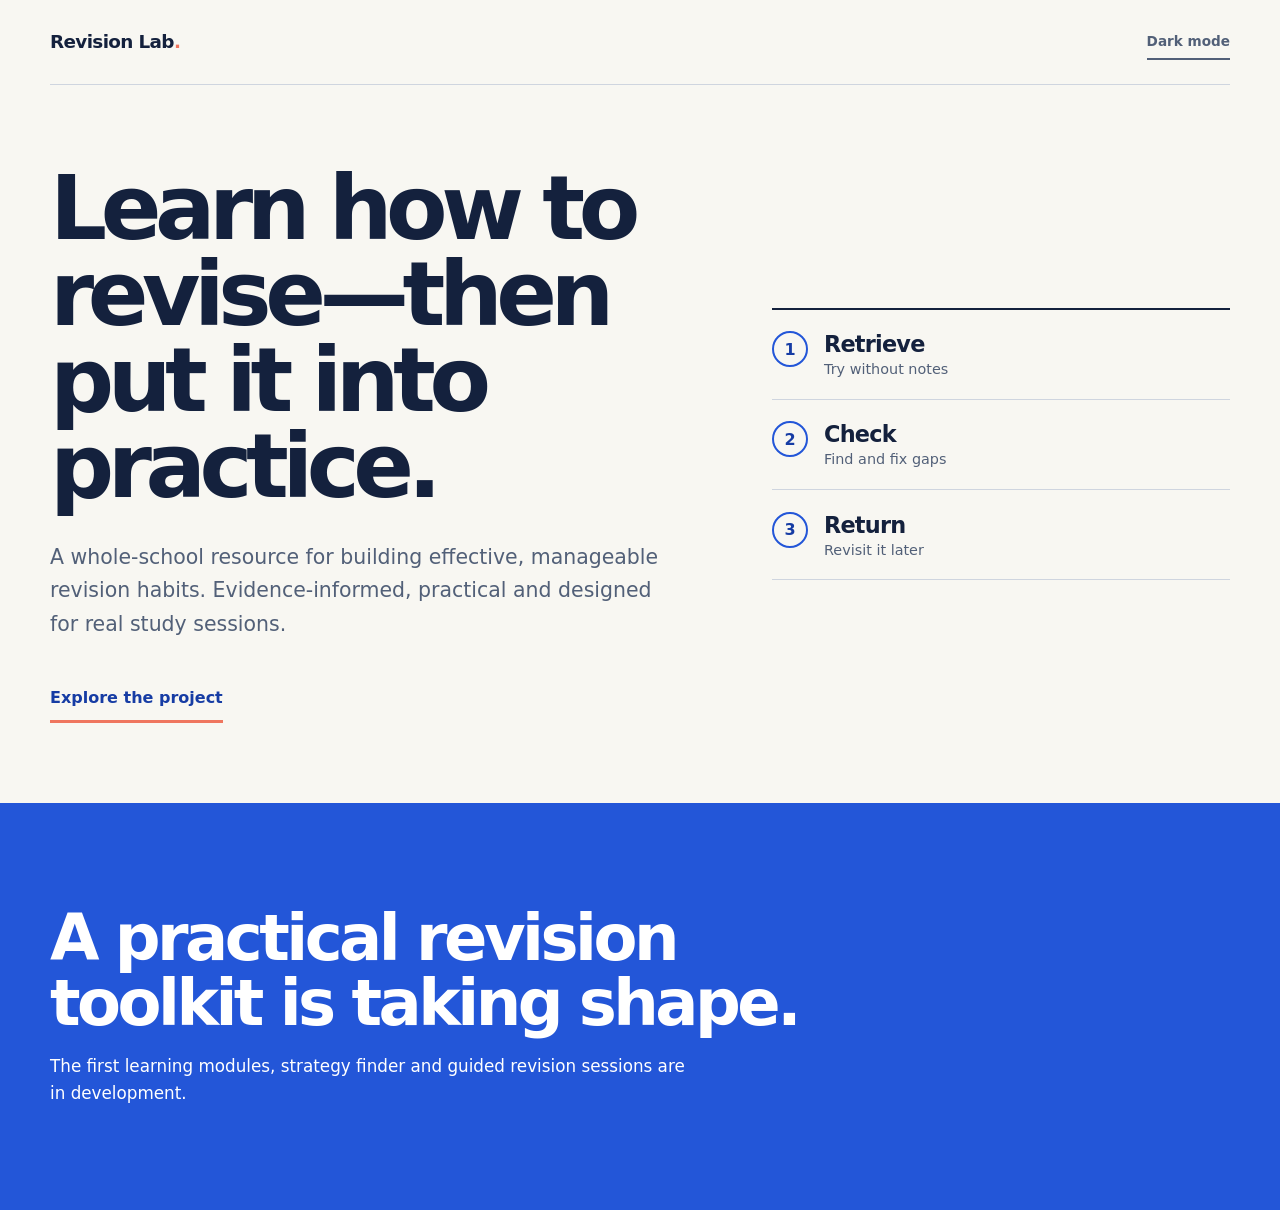
==== index.html @ 2a264202 "Initialize Revision Lab" ====
<!doctype html>
<html lang="en-GB">
<head>
  <meta charset="utf-8">
  <meta name="viewport" content="width=device-width, initial-scale=1">
  <meta name="description" content="Revision Lab teaches practical, evidence-informed revision methods for pupils across the curriculum.">
  <title>Revision Lab</title>
  <link rel="stylesheet" href="assets/styles.css">
  <script src="assets/app.js" defer></script>
</head>
<body>
  <header class="site-header">
    <a class="brand" href="/" aria-label="Revision Lab home">Revision Lab<span aria-hidden="true">.</span></a>
    <button class="theme-toggle" type="button" aria-label="Switch colour theme">Dark mode</button>
  </header>

  <main>
    <section class="hero" aria-labelledby="page-title">
      <div class="hero-copy">
        <h1 id="page-title">Learn how to revise—then put it into practice.</h1>
        <p>A whole-school resource for building effective, manageable revision habits. Evidence-informed, practical and designed for real study sessions.</p>
        <a class="primary-link" href="#project">Explore the project</a>
      </div>

      <div class="revision-cycle" aria-label="The Revision Lab learning cycle">
        <div><span>1</span><strong>Retrieve</strong><small>Try without notes</small></div>
        <div><span>2</span><strong>Check</strong><small>Find and fix gaps</small></div>
        <div><span>3</span><strong>Return</strong><small>Revisit it later</small></div>
      </div>
    </section>

    <section class="project" id="project" aria-labelledby="project-title">
      <h2 id="project-title">A practical revision toolkit is taking shape.</h2>
      <p>The first learning modules, strategy finder and guided revision sessions are in development.</p>
    </section>
  </main>
</body>
</html>
---- assets/styles.css ----
:root {
  color-scheme: light;
  --bg: #f8f7f2;
  --surface: #ffffff;
  --text: #14213d;
  --muted: #526078;
  --line: #cfd5df;
  --accent: #2356d8;
  --accent-strong: #163ca4;
  --highlight: #ef765f;
}

[data-theme="dark"] {
  color-scheme: dark;
  --bg: #111827;
  --surface: #182238;
  --text: #f5f7fb;
  --muted: #b7c0d1;
  --line: #3b465c;
  --accent: #86a8ff;
  --accent-strong: #b5c8ff;
  --highlight: #ff947f;
}

* { box-sizing: border-box; }

html { scroll-behavior: smooth; }

body {
  margin: 0;
  min-height: 100vh;
  background: var(--bg);
  color: var(--text);
  font-family: Inter, ui-sans-serif, system-ui, -apple-system, BlinkMacSystemFont, "Segoe UI", sans-serif;
  transition: background-color 180ms ease, color 180ms ease;
}

a, button { font: inherit; }

:focus-visible {
  outline: 3px solid var(--highlight);
  outline-offset: 4px;
}

.site-header {
  display: flex;
  align-items: center;
  justify-content: space-between;
  width: min(1180px, calc(100% - 3rem));
  margin: 0 auto;
  padding: 1.5rem 0;
  border-bottom: 1px solid var(--line);
}

.brand {
  color: var(--text);
  font-size: 1.15rem;
  font-weight: 800;
  letter-spacing: -0.035em;
  text-decoration: none;
}

.brand span { color: var(--highlight); }

.theme-toggle {
  padding: 0.55rem 0;
  border: 0;
  border-bottom: 2px solid currentColor;
  background: transparent;
  color: var(--muted);
  cursor: pointer;
  font-size: 0.85rem;
  font-weight: 650;
}

.hero {
  display: grid;
  grid-template-columns: minmax(0, 1.15fr) minmax(340px, 0.85fr);
  gap: clamp(3rem, 8vw, 8rem);
  align-items: center;
  width: min(1180px, calc(100% - 3rem));
  min-height: 72vh;
  margin: 0 auto;
  padding: 5rem 0;
}

.hero h1 {
  max-width: 780px;
  margin: 0;
  font-size: clamp(3.3rem, 7vw, 6.8rem);
  line-height: 0.96;
  letter-spacing: -0.072em;
}

.hero-copy > p {
  max-width: 650px;
  margin: 2rem 0;
  color: var(--muted);
  font-size: clamp(1.05rem, 1.6vw, 1.3rem);
  line-height: 1.65;
}

.primary-link {
  display: inline-block;
  padding: 0.85rem 0;
  border-bottom: 3px solid var(--highlight);
  color: var(--accent-strong);
  font-weight: 800;
  text-decoration: none;
}

.revision-cycle {
  position: relative;
  display: grid;
  gap: 0;
  border-top: 2px solid var(--text);
}

.revision-cycle > div {
  display: grid;
  grid-template-columns: 2.25rem 1fr;
  gap: 0 1rem;
  padding: 1.35rem 0;
  border-bottom: 1px solid var(--line);
}

.revision-cycle span {
  grid-row: 1 / 3;
  display: grid;
  place-items: center;
  width: 2.25rem;
  height: 2.25rem;
  border: 2px solid var(--accent);
  border-radius: 50%;
  color: var(--accent-strong);
  font-weight: 800;
}

.revision-cycle strong {
  font-size: 1.4rem;
  letter-spacing: -0.035em;
}

.revision-cycle small {
  margin-top: 0.25rem;
  color: var(--muted);
  font-size: 0.9rem;
}

.project {
  padding: clamp(4rem, 8vw, 8rem) max(1.5rem, calc((100vw - 1180px) / 2));
  background: var(--accent);
  color: #fff;
}

.project h2 {
  max-width: 760px;
  margin: 0 0 1rem;
  font-size: clamp(2rem, 5vw, 4.4rem);
  line-height: 1.03;
  letter-spacing: -0.055em;
}

.project p {
  max-width: 650px;
  margin: 0;
  font-size: 1.05rem;
  line-height: 1.6;
}

@media (max-width: 760px) {
  .site-header, .hero { width: min(100% - 2rem, 1180px); }
  .hero {
    grid-template-columns: 1fr;
    gap: 3.5rem;
    min-height: auto;
    padding: 4rem 0;
  }
  .hero h1 { font-size: clamp(3rem, 15vw, 5rem); }
}

@media (prefers-reduced-motion: reduce) {
  *, *::before, *::after {
    scroll-behavior: auto !important;
    transition-duration: 0.01ms !important;
  }
}
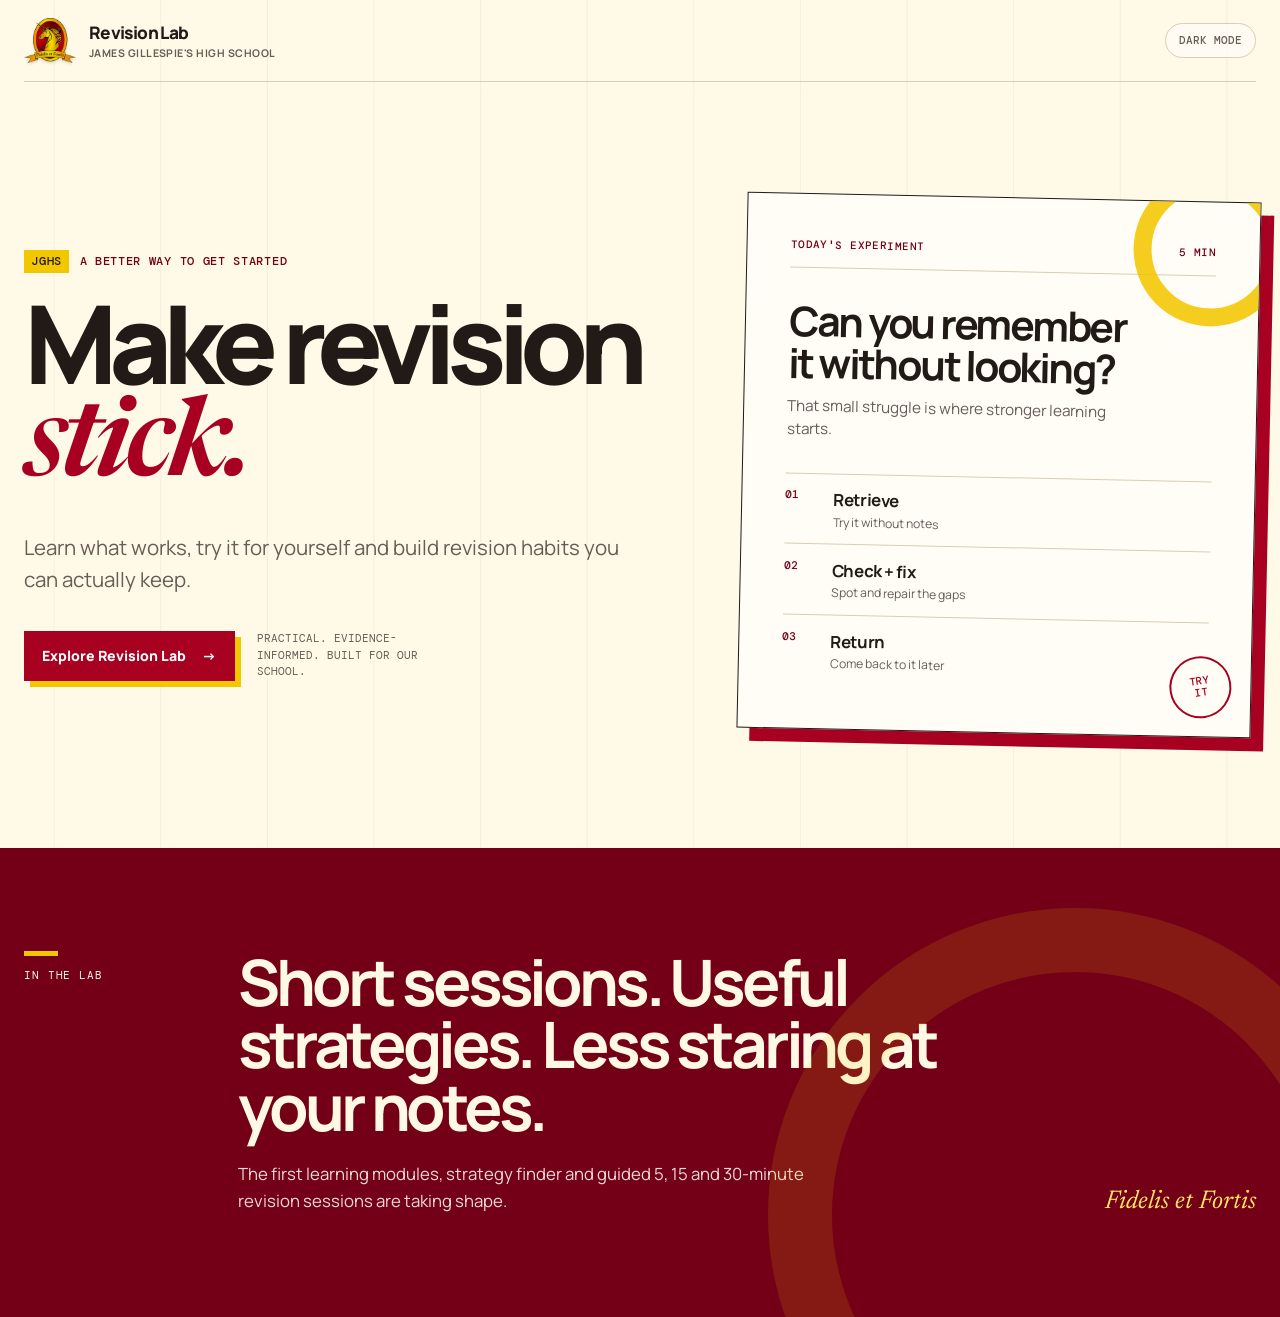
==== commit 4915316e: "Refresh Revision Lab with crest-led branding" ====
--- a/index.html
+++ b/index.html
@@ -10,30 +10,52 @@
 </head>
 <body>
   <header class="site-header">
-    <a class="brand" href="/" aria-label="Revision Lab home">Revision Lab<span aria-hidden="true">.</span></a>
+    <a class="school-brand" href="/" aria-label="Revision Lab home">
+      <img src="assets/jghs-crest.png" alt="" width="300" height="255">
+      <span class="school-brand__copy">
+        <strong>Revision Lab</strong>
+        <small>James Gillespie's High School</small>
+      </span>
+    </a>
     <button class="theme-toggle" type="button" aria-label="Switch colour theme">Dark mode</button>
   </header>
 
   <main>
     <section class="hero" aria-labelledby="page-title">
       <div class="hero-copy">
-        <h1 id="page-title">Learn how to revise—then put it into practice.</h1>
-        <p>A whole-school resource for building effective, manageable revision habits. Evidence-informed, practical and designed for real study sessions.</p>
-        <a class="primary-link" href="#project">Explore the project</a>
+        <p class="eyebrow"><span aria-hidden="true">JGHS</span> A better way to get started</p>
+        <h1 id="page-title">Make revision <em>stick.</em></h1>
+        <p class="hero-intro">Learn what works, try it for yourself and build revision habits you can actually keep.</p>
+        <div class="hero-actions">
+          <a class="primary-link" href="#project">Explore Revision Lab <span aria-hidden="true">→</span></a>
+          <p>Practical. Evidence-informed. Built for our school.</p>
+        </div>
       </div>
 
-      <div class="revision-cycle" aria-label="The Revision Lab learning cycle">
-        <div><span>1</span><strong>Retrieve</strong><small>Try without notes</small></div>
-        <div><span>2</span><strong>Check</strong><small>Find and fix gaps</small></div>
-        <div><span>3</span><strong>Return</strong><small>Revisit it later</small></div>
+      <div class="lab-card">
+        <div class="lab-card__topline">
+          <span>Today's experiment</span>
+          <span>5 min</span>
+        </div>
+        <h2>Can you remember it without looking?</h2>
+        <p>That small struggle is where stronger learning starts.</p>
+        <ol class="revision-cycle" aria-label="The Revision Lab learning cycle">
+          <li><span>01</span><strong>Retrieve</strong><small>Try it without notes</small></li>
+          <li><span>02</span><strong>Check + fix</strong><small>Spot and repair the gaps</small></li>
+          <li><span>03</span><strong>Return</strong><small>Come back to it later</small></li>
+        </ol>
+        <div class="lab-card__stamp" aria-hidden="true">Try<br>it</div>
       </div>
     </section>
 
     <section class="project" id="project" aria-labelledby="project-title">
-      <h2 id="project-title">A practical revision toolkit is taking shape.</h2>
-      <p>The first learning modules, strategy finder and guided revision sessions are in development.</p>
+      <p class="section-label">In the lab</p>
+      <div>
+        <h2 id="project-title">Short sessions. Useful strategies. Less staring at your notes.</h2>
+        <p>The first learning modules, strategy finder and guided 5, 15 and 30-minute revision sessions are taking shape.</p>
+      </div>
+      <p class="motto">Fidelis et Fortis</p>
     </section>
   </main>
 </body>
 </html>
-
--- a/assets/styles.css
+++ b/assets/styles.css
@@ -1,25 +1,32 @@
+@import url('https://fonts.googleapis.com/css2?family=DM+Mono:wght@400;500&family=Manrope:wght@400;600;700;800&family=Newsreader:ital,opsz,wght@1,6..72,600&display=swap');
+
 :root {
   color-scheme: light;
-  --bg: #f8f7f2;
-  --surface: #ffffff;
-  --text: #14213d;
-  --muted: #526078;
-  --line: #cfd5df;
-  --accent: #2356d8;
-  --accent-strong: #163ca4;
-  --highlight: #ef765f;
+  --paper: #fff9e8;
+  --surface: #fffdf6;
+  --ink: #211a16;
+  --muted: #665d54;
+  --line: #d9cdb5;
+  --burgundy: #a70020;
+  --burgundy-deep: #730016;
+  --gold: #f3c700;
+  --gold-soft: #ffe66a;
+  --display: "Manrope", ui-sans-serif, system-ui, sans-serif;
+  --serif: "Newsreader", Georgia, serif;
+  --utility: "DM Mono", ui-monospace, monospace;
 }
 
 [data-theme="dark"] {
   color-scheme: dark;
-  --bg: #111827;
-  --surface: #182238;
-  --text: #f5f7fb;
-  --muted: #b7c0d1;
-  --line: #3b465c;
-  --accent: #86a8ff;
-  --accent-strong: #b5c8ff;
-  --highlight: #ff947f;
+  --paper: #211316;
+  --surface: #2c181c;
+  --ink: #fff7df;
+  --muted: #d2c2b3;
+  --line: #674049;
+  --burgundy: #d32243;
+  --burgundy-deep: #f04463;
+  --gold: #f4cd1f;
+  --gold-soft: #ffe66a;
 }
 
 * { box-sizing: border-box; }
@@ -29,16 +36,18 @@
 body {
   margin: 0;
   min-height: 100vh;
-  background: var(--bg);
-  color: var(--text);
-  font-family: Inter, ui-sans-serif, system-ui, -apple-system, BlinkMacSystemFont, "Segoe UI", sans-serif;
+  background:
+    linear-gradient(90deg, color-mix(in srgb, var(--line) 26%, transparent) 1px, transparent 1px) 50% 0 / min(8.33vw, 110px) 100%,
+    var(--paper);
+  color: var(--ink);
+  font-family: var(--display);
   transition: background-color 180ms ease, color 180ms ease;
 }
 
 a, button { font: inherit; }
 
 :focus-visible {
-  outline: 3px solid var(--highlight);
+  outline: 3px solid var(--gold);
   outline-offset: 4px;
 }
 
@@ -46,137 +55,337 @@
   display: flex;
   align-items: center;
   justify-content: space-between;
-  width: min(1180px, calc(100% - 3rem));
+  width: min(1240px, calc(100% - 3rem));
   margin: 0 auto;
-  padding: 1.5rem 0;
+  padding: 1.15rem 0;
   border-bottom: 1px solid var(--line);
 }
 
-.brand {
-  color: var(--text);
-  font-size: 1.15rem;
+.school-brand {
+  display: inline-flex;
+  align-items: center;
+  gap: 0.8rem;
+  color: var(--ink);
+  text-decoration: none;
+}
+
+.school-brand img {
+  width: 52px;
+  height: auto;
+  filter: drop-shadow(0 2px 1px rgb(33 26 22 / 12%));
+}
+
+.school-brand__copy { display: grid; }
+
+.school-brand strong {
+  font-size: 1.08rem;
   font-weight: 800;
   letter-spacing: -0.035em;
-  text-decoration: none;
-}
-
-.brand span { color: var(--highlight); }
+}
+
+.school-brand small {
+  margin-top: 0.1rem;
+  color: var(--muted);
+  font-size: 0.66rem;
+  font-weight: 700;
+  letter-spacing: 0.045em;
+  text-transform: uppercase;
+}
 
 .theme-toggle {
-  padding: 0.55rem 0;
-  border: 0;
-  border-bottom: 2px solid currentColor;
-  background: transparent;
+  padding: 0.58rem 0.8rem;
+  border: 1px solid var(--line);
+  border-radius: 999px;
+  background: color-mix(in srgb, var(--surface) 76%, transparent);
   color: var(--muted);
   cursor: pointer;
-  font-size: 0.85rem;
-  font-weight: 650;
+  font-family: var(--utility);
+  font-size: 0.7rem;
+  font-weight: 500;
+  text-transform: uppercase;
 }
 
 .hero {
   display: grid;
-  grid-template-columns: minmax(0, 1.15fr) minmax(340px, 0.85fr);
-  gap: clamp(3rem, 8vw, 8rem);
-  align-items: center;
-  width: min(1180px, calc(100% - 3rem));
-  min-height: 72vh;
+  grid-template-columns: minmax(0, 1.1fr) minmax(390px, 0.9fr);
+  gap: clamp(3rem, 7vw, 7rem);
+  align-items: center;
+  width: min(1240px, calc(100% - 3rem));
+  min-height: 78vh;
   margin: 0 auto;
-  padding: 5rem 0;
+  padding: clamp(4.5rem, 9vw, 8rem) 0;
+}
+
+.eyebrow {
+  display: flex;
+  align-items: center;
+  gap: 0.65rem;
+  margin: 0 0 1.5rem;
+  color: var(--burgundy-deep);
+  font-family: var(--utility);
+  font-size: 0.72rem;
+  font-weight: 500;
+  letter-spacing: 0.06em;
+  text-transform: uppercase;
+}
+
+.eyebrow span {
+  padding: 0.25rem 0.45rem;
+  background: var(--gold);
+  color: #211a16;
 }
 
 .hero h1 {
-  max-width: 780px;
-  margin: 0;
-  font-size: clamp(3.3rem, 7vw, 6.8rem);
-  line-height: 0.96;
-  letter-spacing: -0.072em;
-}
-
-.hero-copy > p {
-  max-width: 650px;
-  margin: 2rem 0;
-  color: var(--muted);
-  font-size: clamp(1.05rem, 1.6vw, 1.3rem);
-  line-height: 1.65;
+  max-width: 760px;
+  margin: 0;
+  font-size: clamp(4rem, 8.5vw, 8.5rem);
+  font-weight: 800;
+  line-height: 0.84;
+  letter-spacing: -0.085em;
+}
+
+.hero h1 em {
+  color: var(--burgundy);
+  font-family: var(--serif);
+  font-weight: 600;
+  letter-spacing: -0.045em;
+}
+
+.hero-intro {
+  max-width: 610px;
+  margin: 2.2rem 0;
+  color: var(--muted);
+  font-size: clamp(1.08rem, 1.6vw, 1.32rem);
+  line-height: 1.6;
+}
+
+.hero-actions {
+  display: flex;
+  align-items: center;
+  gap: 1.4rem;
 }
 
 .primary-link {
-  display: inline-block;
-  padding: 0.85rem 0;
-  border-bottom: 3px solid var(--highlight);
-  color: var(--accent-strong);
+  display: inline-flex;
+  align-items: center;
+  gap: 1rem;
+  padding: 0.95rem 1.15rem;
+  background: var(--burgundy);
+  color: #fff;
+  font-size: 0.88rem;
   font-weight: 800;
   text-decoration: none;
+  box-shadow: 6px 6px 0 var(--gold);
+  transition: transform 140ms ease, box-shadow 140ms ease;
+}
+
+.primary-link:hover {
+  transform: translate(3px, 3px);
+  box-shadow: 3px 3px 0 var(--gold);
+}
+
+.hero-actions p {
+  max-width: 180px;
+  margin: 0;
+  color: var(--muted);
+  font-family: var(--utility);
+  font-size: 0.66rem;
+  line-height: 1.55;
+  text-transform: uppercase;
+}
+
+.lab-card {
+  position: relative;
+  padding: clamp(1.7rem, 4vw, 2.7rem);
+  overflow: hidden;
+  border: 1px solid var(--ink);
+  background: var(--surface);
+  box-shadow: 13px 13px 0 var(--burgundy);
+  transform: rotate(1.2deg);
+}
+
+.lab-card::before {
+  position: absolute;
+  top: -30px;
+  right: -28px;
+  width: 118px;
+  height: 118px;
+  border: 18px solid var(--gold);
+  border-radius: 50%;
+  content: "";
+  opacity: 0.88;
+}
+
+.lab-card__topline {
+  display: flex;
+  justify-content: space-between;
+  padding-bottom: 1rem;
+  border-bottom: 1px solid var(--line);
+  color: var(--burgundy-deep);
+  font-family: var(--utility);
+  font-size: 0.68rem;
+  font-weight: 500;
+  letter-spacing: 0.04em;
+  text-transform: uppercase;
+}
+
+.lab-card h2 {
+  max-width: 360px;
+  margin: 2rem 0 0.7rem;
+  font-size: clamp(1.9rem, 3.2vw, 3rem);
+  line-height: 1.02;
+  letter-spacing: -0.055em;
+}
+
+.lab-card > p {
+  max-width: 330px;
+  margin: 0;
+  color: var(--muted);
+  font-size: 0.95rem;
+  line-height: 1.5;
 }
 
 .revision-cycle {
+  margin: 2rem 0 0;
+  padding: 0;
+  list-style: none;
+}
+
+.revision-cycle li {
+  display: grid;
+  grid-template-columns: 2.2rem 1fr;
+  gap: 0 0.8rem;
+  padding: 0.85rem 0;
+  border-top: 1px solid var(--line);
+}
+
+.revision-cycle span {
+  grid-row: 1 / 3;
+  color: var(--burgundy-deep);
+  font-family: var(--utility);
+  font-size: 0.7rem;
+  font-weight: 500;
+}
+
+.revision-cycle strong {
+  font-size: 1.05rem;
+  letter-spacing: -0.025em;
+}
+
+.revision-cycle small {
+  margin-top: 0.16rem;
+  color: var(--muted);
+  font-size: 0.76rem;
+}
+
+.lab-card__stamp {
+  position: absolute;
+  right: 1.2rem;
+  bottom: 1.1rem;
+  display: grid;
+  place-items: center;
+  width: 62px;
+  height: 62px;
+  border: 2px solid var(--burgundy);
+  border-radius: 50%;
+  color: var(--burgundy);
+  font-family: var(--utility);
+  font-size: 0.68rem;
+  font-weight: 500;
+  line-height: 1.1;
+  text-align: center;
+  text-transform: uppercase;
+  transform: rotate(-10deg);
+}
+
+.project {
   position: relative;
   display: grid;
-  gap: 0;
-  border-top: 2px solid var(--text);
-}
-
-.revision-cycle > div {
-  display: grid;
-  grid-template-columns: 2.25rem 1fr;
-  gap: 0 1rem;
-  padding: 1.35rem 0;
-  border-bottom: 1px solid var(--line);
-}
-
-.revision-cycle span {
-  grid-row: 1 / 3;
-  display: grid;
-  place-items: center;
-  width: 2.25rem;
-  height: 2.25rem;
-  border: 2px solid var(--accent);
+  grid-template-columns: 150px minmax(0, 760px) 1fr;
+  gap: clamp(2rem, 5vw, 5rem);
+  padding: clamp(4.5rem, 8vw, 7rem) max(1.5rem, calc((100vw - 1240px) / 2));
+  overflow: hidden;
+  background: var(--burgundy-deep);
+  color: #fff8e5;
+}
+
+.project::after {
+  position: absolute;
+  right: -8vw;
+  bottom: -16vw;
+  width: 38vw;
+  height: 38vw;
+  border: 5vw solid var(--gold);
   border-radius: 50%;
-  color: var(--accent-strong);
-  font-weight: 800;
-}
-
-.revision-cycle strong {
-  font-size: 1.4rem;
-  letter-spacing: -0.035em;
-}
-
-.revision-cycle small {
-  margin-top: 0.25rem;
-  color: var(--muted);
-  font-size: 0.9rem;
-}
-
-.project {
-  padding: clamp(4rem, 8vw, 8rem) max(1.5rem, calc((100vw - 1180px) / 2));
-  background: var(--accent);
-  color: #fff;
+  content: "";
+  opacity: 0.13;
+}
+
+.section-label {
+  margin: 0;
+  font-family: var(--utility);
+  font-size: 0.7rem;
+  letter-spacing: 0.08em;
+  text-transform: uppercase;
+}
+
+.section-label::before {
+  display: block;
+  width: 34px;
+  height: 5px;
+  margin-bottom: 0.8rem;
+  background: var(--gold);
+  content: "";
 }
 
 .project h2 {
-  max-width: 760px;
-  margin: 0 0 1rem;
-  font-size: clamp(2rem, 5vw, 4.4rem);
-  line-height: 1.03;
-  letter-spacing: -0.055em;
-}
-
-.project p {
-  max-width: 650px;
-  margin: 0;
+  margin: 0 0 1.3rem;
+  font-size: clamp(2.2rem, 5vw, 5rem);
+  line-height: 0.98;
+  letter-spacing: -0.065em;
+}
+
+.project div > p {
+  max-width: 630px;
+  margin: 0;
+  color: #eed9d8;
   font-size: 1.05rem;
-  line-height: 1.6;
-}
-
-@media (max-width: 760px) {
-  .site-header, .hero { width: min(100% - 2rem, 1180px); }
+  line-height: 1.65;
+}
+
+.motto {
+  align-self: end;
+  justify-self: end;
+  margin: 0;
+  color: var(--gold-soft);
+  font-family: var(--serif);
+  font-size: clamp(1.15rem, 2vw, 1.7rem);
+  font-style: italic;
+}
+
+@media (max-width: 860px) {
   .hero {
     grid-template-columns: 1fr;
-    gap: 3.5rem;
+    gap: 4rem;
     min-height: auto;
-    padding: 4rem 0;
   }
-  .hero h1 { font-size: clamp(3rem, 15vw, 5rem); }
+
+  .lab-card { transform: rotate(0.5deg); }
+
+  .project { grid-template-columns: 1fr; }
+  .motto { justify-self: start; }
+}
+
+@media (max-width: 560px) {
+  .site-header, .hero { width: min(100% - 2rem, 1240px); }
+  .school-brand img { width: 44px; }
+  .school-brand small { font-size: 0.56rem; }
+  .theme-toggle { font-size: 0.62rem; }
+  .hero { padding: 4rem 0 5rem; }
+  .hero h1 { font-size: clamp(3.7rem, 19vw, 5.5rem); }
+  .hero-actions { align-items: flex-start; flex-direction: column; }
+  .lab-card { box-shadow: 8px 8px 0 var(--burgundy); }
+  .lab-card__stamp { display: none; }
 }
 
 @media (prefers-reduced-motion: reduce) {
@@ -185,4 +394,3 @@
     transition-duration: 0.01ms !important;
   }
 }
-
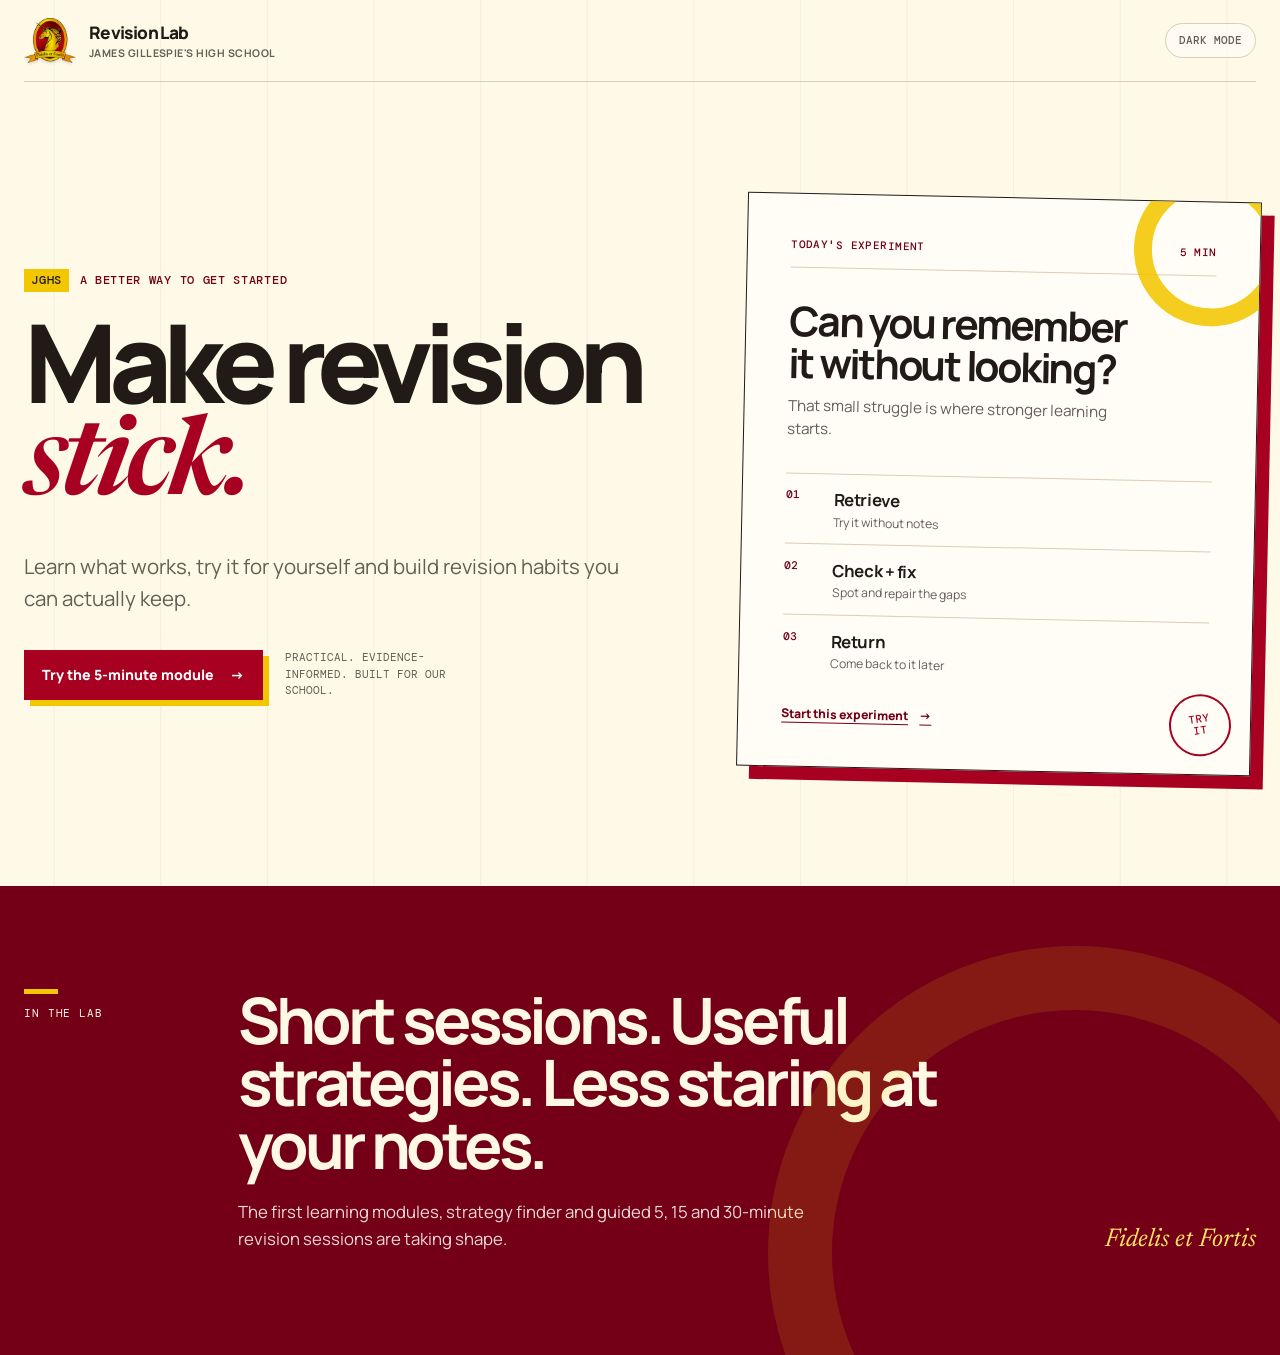
==== commit 426d8265: "Add interactive retrieval module (Can you remember it without looking?) Implements the first complet" ====
--- a/index.html
+++ b/index.html
@@ -27,7 +27,7 @@
         <h1 id="page-title">Make revision <em>stick.</em></h1>
         <p class="hero-intro">Learn what works, try it for yourself and build revision habits you can actually keep.</p>
         <div class="hero-actions">
-          <a class="primary-link" href="#project">Explore Revision Lab <span aria-hidden="true">→</span></a>
+          <a class="primary-link" href="module.html">Try the 5-minute module <span aria-hidden="true">→</span></a>
           <p>Practical. Evidence-informed. Built for our school.</p>
         </div>
       </div>
@@ -44,6 +44,7 @@
           <li><span>02</span><strong>Check + fix</strong><small>Spot and repair the gaps</small></li>
           <li><span>03</span><strong>Return</strong><small>Come back to it later</small></li>
         </ol>
+        <a class="lab-card__link" href="module.html">Start this experiment <span aria-hidden="true">→</span></a>
         <div class="lab-card__stamp" aria-hidden="true">Try<br>it</div>
       </div>
     </section>
--- a/assets/styles.css
+++ b/assets/styles.css
@@ -46,10 +46,15 @@
 
 a, button { font: inherit; }
 
+button, textarea, input { accent-color: var(--burgundy); }
+
 :focus-visible {
   outline: 3px solid var(--gold);
   outline-offset: 4px;
 }
+
+h1[tabindex="-1"]:focus,
+h2[tabindex="-1"]:focus { outline: none; }
 
 .site-header {
   display: flex;
@@ -104,6 +109,23 @@
   font-weight: 500;
   text-transform: uppercase;
 }
+
+.header-actions {
+  display: flex;
+  align-items: center;
+  gap: 0.75rem;
+}
+
+.header-back {
+  color: var(--muted);
+  font-family: var(--utility);
+  font-size: 0.7rem;
+  font-weight: 500;
+  text-decoration: none;
+  text-transform: uppercase;
+}
+
+.header-back:hover { color: var(--ink); }
 
 .hero {
   display: grid;
@@ -298,6 +320,603 @@
   transform: rotate(-10deg);
 }
 
+.lab-card__link {
+  display: inline-flex;
+  align-items: center;
+  gap: 0.7rem;
+  margin-top: 1.25rem;
+  color: var(--burgundy-deep);
+  font-size: 0.76rem;
+  font-weight: 800;
+  text-decoration-thickness: 1px;
+  text-underline-offset: 0.25rem;
+}
+
+/* Interactive retrieval module */
+
+.module-page { background-attachment: fixed; }
+
+.module {
+  display: grid;
+  grid-template-columns: 210px minmax(0, 820px);
+  gap: clamp(2.5rem, 7vw, 7rem);
+  width: min(1180px, calc(100% - 3rem));
+  margin: 0 auto;
+  padding: clamp(3.5rem, 7vw, 6.5rem) 0 7rem;
+}
+
+.module-rail {
+  position: sticky;
+  top: 1.5rem;
+  align-self: start;
+}
+
+.module-rail__time {
+  margin: 0 0 1.3rem;
+  color: var(--burgundy-deep);
+  font-family: var(--utility);
+  font-size: 0.68rem;
+  font-weight: 500;
+  letter-spacing: 0.045em;
+  text-transform: uppercase;
+}
+
+.module-progress {
+  margin: 0;
+  padding: 0;
+  border-top: 1px solid var(--line);
+  list-style: none;
+}
+
+.module-progress li {
+  display: grid;
+  grid-template-columns: 2.1rem 1fr;
+  align-items: center;
+  min-height: 47px;
+  border-bottom: 1px solid var(--line);
+  color: var(--muted);
+  font-size: 0.78rem;
+  font-weight: 700;
+  transition: color 160ms ease, padding 160ms ease;
+}
+
+.module-progress li span {
+  font-family: var(--utility);
+  font-size: 0.63rem;
+  font-weight: 500;
+}
+
+.module-progress li.is-current {
+  padding-left: 0.55rem;
+  border-left: 4px solid var(--gold);
+  color: var(--ink);
+}
+
+.module-progress li.is-complete { color: var(--burgundy-deep); }
+
+.module-progress li.is-complete span::after {
+  margin-left: 0.25rem;
+  content: "✓";
+}
+
+.module-rail__note {
+  margin: 1.3rem 0 0;
+  color: var(--muted);
+  font-size: 0.67rem;
+  line-height: 1.55;
+}
+
+.experiment { min-width: 0; }
+
+.module-screen {
+  animation: screen-in 280ms ease both;
+}
+
+@keyframes screen-in {
+  from { opacity: 0; transform: translateY(10px); }
+  to { opacity: 1; transform: translateY(0); }
+}
+
+.experiment-number,
+.screen-step {
+  margin: 0 0 1.25rem;
+  color: var(--burgundy-deep);
+  font-family: var(--utility);
+  font-size: 0.7rem;
+  font-weight: 500;
+  letter-spacing: 0.06em;
+  text-transform: uppercase;
+}
+
+.module-screen h1 {
+  max-width: 780px;
+  margin: 0;
+  font-size: clamp(3.2rem, 7vw, 6.7rem);
+  font-weight: 800;
+  line-height: 0.9;
+  letter-spacing: -0.075em;
+}
+
+.module-screen h1 em {
+  color: var(--burgundy);
+  font-family: var(--serif);
+  font-weight: 600;
+  letter-spacing: -0.035em;
+}
+
+.module-screen h2 {
+  max-width: 760px;
+  margin: 0;
+  font-size: clamp(2.45rem, 5vw, 4.7rem);
+  line-height: 0.96;
+  letter-spacing: -0.06em;
+}
+
+.module-lead,
+.screen-intro {
+  max-width: 680px;
+  color: var(--muted);
+  font-size: clamp(1.02rem, 1.6vw, 1.2rem);
+  line-height: 1.65;
+}
+
+.module-lead { margin: 1.7rem 0 0; }
+.screen-intro { margin: 1.1rem 0 2.3rem; }
+
+.experiment-setup {
+  display: grid;
+  grid-template-columns: repeat(3, 1fr);
+  margin: clamp(2.5rem, 5vw, 4rem) 0;
+  border-block: 1px solid var(--line);
+}
+
+.experiment-setup div {
+  padding: 1.35rem 1.35rem 1.5rem 0;
+}
+
+.experiment-setup div + div {
+  padding-left: 1.35rem;
+  border-left: 1px solid var(--line);
+}
+
+.experiment-setup span {
+  color: var(--burgundy-deep);
+  font-family: var(--utility);
+  font-size: 0.66rem;
+}
+
+.experiment-setup p {
+  margin: 0.55rem 0 0;
+  color: var(--muted);
+  font-size: 0.84rem;
+  line-height: 1.5;
+}
+
+.experiment-setup strong { color: var(--ink); }
+
+.module-action-row {
+  display: flex;
+  align-items: center;
+  gap: 1.5rem;
+}
+
+.module-action-row p {
+  max-width: 260px;
+  margin: 0;
+  color: var(--muted);
+  font-family: var(--utility);
+  font-size: 0.64rem;
+  line-height: 1.55;
+  text-transform: uppercase;
+}
+
+.module-button {
+  display: inline-flex;
+  align-items: center;
+  justify-content: center;
+  gap: 1rem;
+  min-height: 50px;
+  padding: 0.9rem 1.15rem;
+  border: 1px solid var(--burgundy);
+  border-radius: 0;
+  cursor: pointer;
+  font-size: 0.86rem;
+  font-weight: 800;
+  text-decoration: none;
+}
+
+.module-button--primary {
+  background: var(--burgundy);
+  color: #fff;
+  box-shadow: 6px 6px 0 var(--gold);
+  transition: transform 140ms ease, box-shadow 140ms ease;
+}
+
+.module-button--primary:hover {
+  transform: translate(3px, 3px);
+  box-shadow: 3px 3px 0 var(--gold);
+}
+
+.module-button--secondary {
+  border-color: var(--line);
+  background: var(--surface);
+  color: var(--ink);
+}
+
+.study-sheet {
+  position: relative;
+  max-width: 700px;
+  padding: clamp(1.5rem, 4vw, 2.6rem);
+  overflow: hidden;
+  border: 1px solid var(--ink);
+  background: var(--surface);
+  box-shadow: 10px 10px 0 var(--burgundy);
+}
+
+.study-sheet::after {
+  position: absolute;
+  right: -35px;
+  bottom: -35px;
+  width: 105px;
+  height: 105px;
+  border: 16px solid var(--gold);
+  border-radius: 50%;
+  content: "";
+}
+
+.study-sheet p {
+  position: relative;
+  z-index: 1;
+  max-width: 600px;
+  margin: 0;
+  color: var(--muted);
+  font-size: clamp(1rem, 1.7vw, 1.16rem);
+  line-height: 1.65;
+}
+
+.study-sheet p + p { margin-top: 1rem; }
+
+.study-sheet .study-sheet__question {
+  padding-bottom: 1.15rem;
+  border-bottom: 1px solid var(--line);
+  color: var(--ink);
+  font-size: clamp(1.35rem, 2.7vw, 2rem);
+  font-weight: 800;
+  line-height: 1.15;
+  letter-spacing: -0.04em;
+}
+
+.study-sheet strong {
+  color: var(--ink);
+  box-shadow: inset 0 -0.35em 0 color-mix(in srgb, var(--gold) 55%, transparent);
+}
+
+.study-timer {
+  display: grid;
+  grid-template-columns: auto min-content auto 1fr;
+  gap: 0.65rem;
+  align-items: center;
+  max-width: 700px;
+  margin: 2rem 0;
+  color: var(--muted);
+  font-family: var(--utility);
+  font-size: 0.64rem;
+  letter-spacing: 0.03em;
+  text-transform: uppercase;
+}
+
+.study-timer strong {
+  color: var(--burgundy-deep);
+  font-size: 1rem;
+}
+
+.study-timer__track {
+  height: 5px;
+  overflow: hidden;
+  background: var(--line);
+}
+
+.study-timer__track span {
+  display: block;
+  width: 100%;
+  height: 100%;
+  background: var(--burgundy);
+  transform-origin: left;
+}
+
+.answer-field {
+  display: grid;
+  max-width: 740px;
+  margin-bottom: 1.8rem;
+}
+
+.answer-field > span,
+.confidence-field legend,
+.retry-rating legend,
+.return-options legend {
+  margin-bottom: 0.75rem;
+  color: var(--ink);
+  font-size: 0.78rem;
+  font-weight: 800;
+}
+
+.answer-field textarea {
+  width: 100%;
+  resize: vertical;
+  border: 1px solid var(--ink);
+  border-radius: 0;
+  background:
+    repeating-linear-gradient(transparent, transparent 2.05rem, color-mix(in srgb, var(--line) 70%, transparent) 2.05rem, color-mix(in srgb, var(--line) 70%, transparent) calc(2.05rem + 1px)),
+    var(--surface);
+  color: var(--ink);
+  font-family: var(--display);
+  font-size: 1rem;
+  line-height: 2.05rem;
+  padding: 1rem 1.15rem;
+  box-shadow: 7px 7px 0 color-mix(in srgb, var(--burgundy) 90%, transparent);
+}
+
+.answer-field textarea::placeholder { color: color-mix(in srgb, var(--muted) 70%, transparent); }
+
+.confidence-field,
+.retry-rating,
+.return-options,
+.checklist {
+  max-width: 740px;
+  margin: 0 0 2rem;
+  padding: 0;
+  border: 0;
+}
+
+.confidence-field {
+  display: flex;
+  flex-wrap: wrap;
+  gap: 0.65rem;
+}
+
+.confidence-field legend { width: 100%; }
+
+.confidence-field label,
+.retry-rating label {
+  position: relative;
+  cursor: pointer;
+}
+
+.confidence-field input,
+.retry-rating input { position: absolute; opacity: 0; }
+
+.confidence-field span,
+.retry-rating span {
+  display: grid;
+  place-items: center;
+  min-height: 42px;
+  padding: 0.65rem 0.9rem;
+  border: 1px solid var(--line);
+  background: color-mix(in srgb, var(--surface) 75%, transparent);
+  color: var(--muted);
+  font-size: 0.75rem;
+  font-weight: 700;
+}
+
+.confidence-field input:checked + span,
+.retry-rating input:checked + span {
+  border-color: var(--burgundy);
+  background: var(--burgundy);
+  color: #fff;
+}
+
+.confidence-field input:focus-visible + span,
+.retry-rating input:focus-visible + span,
+.return-options input:focus-visible + span,
+.checklist input:focus-visible + span {
+  outline: 3px solid var(--gold);
+  outline-offset: 3px;
+}
+
+.validation-message {
+  margin: -0.65rem 0 1.2rem;
+  color: var(--burgundy-deep);
+  font-size: 0.78rem;
+  font-weight: 800;
+}
+
+.attempt-copy {
+  max-width: 740px;
+  margin: 0 0 2rem;
+  padding: 1.2rem 1.35rem;
+  border-left: 5px solid var(--gold);
+  background: color-mix(in srgb, var(--surface) 78%, transparent);
+}
+
+.attempt-copy span,
+.comparison article > span {
+  color: var(--burgundy-deep);
+  font-family: var(--utility);
+  font-size: 0.64rem;
+  font-style: normal;
+  letter-spacing: 0.04em;
+  text-transform: uppercase;
+}
+
+.attempt-copy p {
+  margin: 0.65rem 0 0;
+  color: var(--ink);
+  font-size: 0.95rem;
+  font-style: normal;
+  line-height: 1.6;
+  white-space: pre-wrap;
+}
+
+.checklist label {
+  display: grid;
+  grid-template-columns: 1.4rem 1fr;
+  gap: 1rem;
+  align-items: start;
+  padding: 1.1rem 0;
+  border-top: 1px solid var(--line);
+  cursor: pointer;
+}
+
+.checklist label:last-child { border-bottom: 1px solid var(--line); }
+
+.checklist input {
+  width: 1.25rem;
+  height: 1.25rem;
+  margin: 0.1rem 0 0;
+}
+
+.checklist span {
+  color: var(--muted);
+  font-size: 0.88rem;
+  line-height: 1.55;
+}
+
+.checklist strong { color: var(--ink); }
+
+.check-result {
+  max-width: 740px;
+  margin: -0.7rem 0 2rem;
+  padding: 1rem 1.2rem;
+  background: var(--gold);
+  color: #211a16;
+}
+
+.check-result strong { font-size: 0.9rem; }
+.check-result p { margin: 0.2rem 0 0; font-size: 0.75rem; }
+
+.gap-list {
+  max-width: 740px;
+  margin: 0 0 2rem;
+  border-block: 1px solid var(--line);
+}
+
+.gap-list article {
+  display: grid;
+  grid-template-columns: 2.2rem 1fr;
+  gap: 1rem;
+  padding: 1rem 0;
+}
+
+.gap-list article + article { border-top: 1px solid var(--line); }
+
+.gap-list article > span {
+  color: var(--burgundy-deep);
+  font-family: var(--utility);
+  font-size: 0.65rem;
+}
+
+.gap-list strong { font-size: 0.9rem; }
+.gap-list p { margin: 0.25rem 0 0; color: var(--muted); font-size: 0.82rem; line-height: 1.5; }
+
+.gap-list__success {
+  margin: 0;
+  padding: 1.1rem 0;
+  color: var(--muted);
+  font-size: 0.9rem;
+  line-height: 1.55;
+}
+
+.comparison {
+  display: grid;
+  grid-template-columns: 1fr 1fr;
+  max-width: 780px;
+  margin-bottom: 2rem;
+  border: 1px solid var(--ink);
+  background: var(--surface);
+  box-shadow: 9px 9px 0 var(--burgundy);
+}
+
+.comparison article { padding: 1.4rem; }
+.comparison article + article { border-left: 1px solid var(--line); }
+
+.comparison p {
+  margin: 0.8rem 0 0;
+  color: var(--muted);
+  font-size: 0.88rem;
+  line-height: 1.65;
+  white-space: pre-wrap;
+}
+
+.comparison__model { background: color-mix(in srgb, var(--gold) 13%, var(--surface)); }
+
+.retry-rating {
+  display: flex;
+  flex-wrap: wrap;
+  gap: 0.6rem;
+}
+
+.retry-rating legend { width: 100%; }
+.retry-rating span { width: 44px; padding-inline: 0.5rem; }
+
+.return-options label {
+  display: grid;
+  grid-template-columns: 1.35rem 1fr;
+  gap: 1rem;
+  align-items: center;
+  padding: 1rem 0;
+  border-top: 1px solid var(--line);
+  cursor: pointer;
+}
+
+.return-options label:last-child { border-bottom: 1px solid var(--line); }
+.return-options input { width: 1.15rem; height: 1.15rem; margin: 0; }
+.return-options label > span { display: grid; gap: 0.15rem; }
+.return-options strong { font-size: 0.9rem; }
+.return-options small { color: var(--muted); font-size: 0.73rem; }
+
+.module-complete { max-width: 780px; }
+
+.complete-mark {
+  display: grid;
+  place-items: center;
+  width: 68px;
+  height: 68px;
+  margin-bottom: 1.5rem;
+  border: 2px solid var(--burgundy);
+  border-radius: 50%;
+  color: var(--burgundy);
+  font-family: var(--utility);
+  font-size: 1.4rem;
+  transform: rotate(-7deg);
+}
+
+.experiment-summary {
+  display: grid;
+  grid-template-columns: repeat(3, 1fr);
+  margin: 2.5rem 0;
+  border-block: 1px solid var(--line);
+}
+
+.experiment-summary div { padding: 1.2rem 1.2rem 1.2rem 0; }
+.experiment-summary div + div { padding-left: 1.2rem; border-left: 1px solid var(--line); }
+.experiment-summary dt { color: var(--muted); font-family: var(--utility); font-size: 0.62rem; text-transform: uppercase; }
+.experiment-summary dd { margin: 0.45rem 0 0; font-size: 0.92rem; font-weight: 800; }
+
+.takeaway {
+  padding: 1.25rem 1.4rem;
+  border: 1px solid var(--ink);
+  background: var(--surface);
+  box-shadow: 7px 7px 0 var(--gold);
+}
+
+.takeaway p { margin: 0; color: var(--muted); font-size: 0.86rem; line-height: 1.55; }
+.takeaway p + p { margin-top: 0.35rem; }
+.takeaway strong { color: var(--ink); }
+
+.complete-actions { display: flex; flex-wrap: wrap; gap: 1rem; margin-top: 2.2rem; }
+
+.visually-hidden {
+  position: absolute !important;
+  width: 1px !important;
+  height: 1px !important;
+  padding: 0 !important;
+  margin: -1px !important;
+  overflow: hidden !important;
+  clip: rect(0, 0, 0, 0) !important;
+  white-space: nowrap !important;
+  border: 0 !important;
+}
+
 .project {
   position: relative;
   display: grid;
@@ -374,6 +993,35 @@
 
   .project { grid-template-columns: 1fr; }
   .motto { justify-self: start; }
+
+  .module {
+    grid-template-columns: 1fr;
+    gap: 2.2rem;
+  }
+
+  .module-rail {
+    position: static;
+    overflow: hidden;
+  }
+
+  .module-progress {
+    display: grid;
+    grid-template-columns: repeat(6, 1fr);
+    border-bottom: 1px solid var(--line);
+  }
+
+  .module-progress li {
+    display: flex;
+    justify-content: center;
+    min-height: 38px;
+    border-bottom: 0;
+    font-size: 0;
+  }
+
+  .module-progress li span { font-size: 0.62rem; }
+  .module-progress li.is-current { padding-left: 0; border-left: 0; border-bottom: 4px solid var(--gold); }
+  .module-rail__time { margin-bottom: 0.8rem; }
+  .module-rail__note { display: none; }
 }
 
 @media (max-width: 560px) {
@@ -386,6 +1034,26 @@
   .hero-actions { align-items: flex-start; flex-direction: column; }
   .lab-card { box-shadow: 8px 8px 0 var(--burgundy); }
   .lab-card__stamp { display: none; }
+
+  .header-actions { gap: 0.5rem; }
+  .header-back { display: none; }
+  .module { width: min(100% - 2rem, 1180px); padding: 2.5rem 0 5rem; }
+  .module-screen h1 { font-size: clamp(3rem, 15vw, 4.8rem); }
+  .module-screen h2 { font-size: clamp(2.3rem, 11vw, 3.5rem); }
+  .experiment-setup { grid-template-columns: 1fr; }
+  .experiment-setup div { padding: 1rem 0; }
+  .experiment-setup div + div { padding-left: 0; border-top: 1px solid var(--line); border-left: 0; }
+  .module-action-row { align-items: flex-start; flex-direction: column; }
+  .module-button { width: 100%; }
+  .study-sheet { box-shadow: 7px 7px 0 var(--burgundy); }
+  .study-timer { grid-template-columns: auto min-content auto; }
+  .study-timer__track { grid-column: 1 / -1; }
+  .confidence-field { display: grid; grid-template-columns: 1fr; }
+  .comparison { grid-template-columns: 1fr; box-shadow: 7px 7px 0 var(--burgundy); }
+  .comparison article + article { border-top: 1px solid var(--line); border-left: 0; }
+  .experiment-summary { grid-template-columns: 1fr; }
+  .experiment-summary div { padding: 0.9rem 0; }
+  .experiment-summary div + div { padding-left: 0; border-top: 1px solid var(--line); border-left: 0; }
 }
 
 @media (prefers-reduced-motion: reduce) {
@@ -393,4 +1061,6 @@
     scroll-behavior: auto !important;
     transition-duration: 0.01ms !important;
   }
-}
+
+  .module-screen { animation: none; }
+}
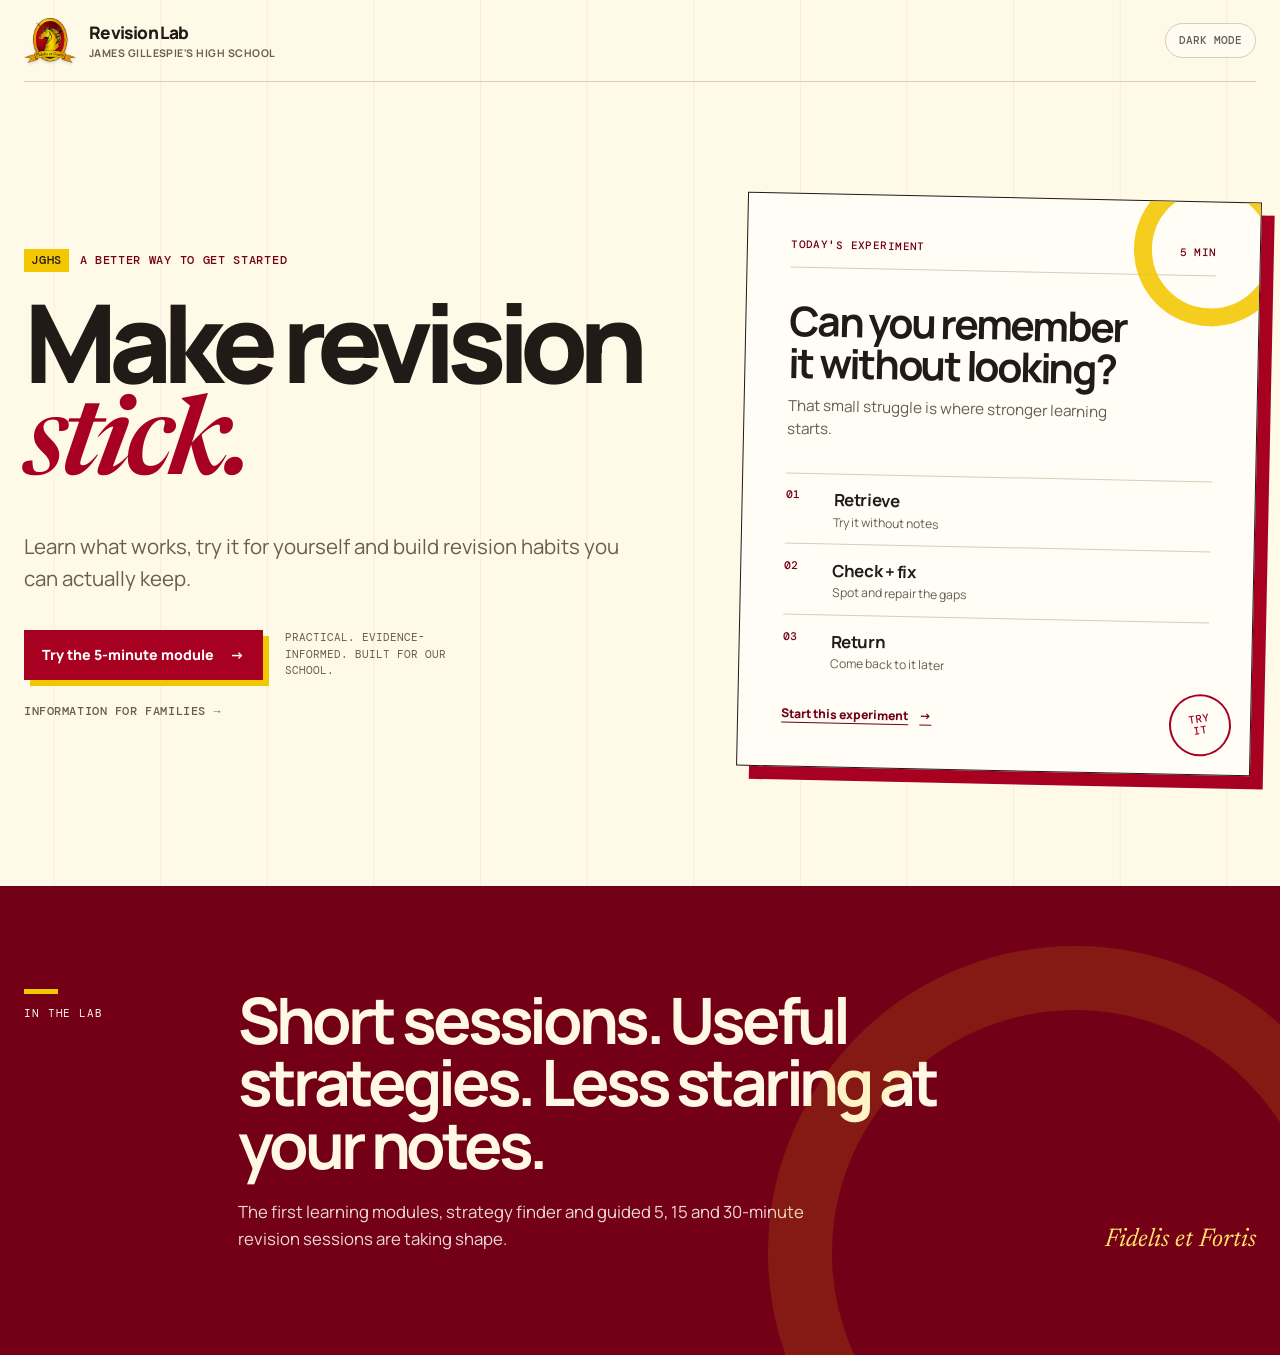
==== commit e85134ee: "Add icons, quote mark decoration and families nav link Adds Lucide icons to the four evidence cards " ====
--- a/index.html
+++ b/index.html
@@ -30,6 +30,7 @@
           <a class="primary-link" href="module.html">Try the 5-minute module <span aria-hidden="true">→</span></a>
           <p>Practical. Evidence-informed. Built for our school.</p>
         </div>
+        <a class="families-link" href="families.html">Information for families <span aria-hidden="true">→</span></a>
       </div>
 
       <div class="lab-card">
--- a/assets/styles.css
+++ b/assets/styles.css
@@ -1064,3 +1064,310 @@
 
   .module-screen { animation: none; }
 }
+
+/* ——— For families ——— */
+
+.families {
+  width: min(820px, calc(100% - 3rem));
+  margin: 0 auto;
+  padding: clamp(3.5rem, 7vw, 6rem) 0 7rem;
+}
+
+.families-hero {
+  margin-bottom: clamp(3rem, 6vw, 5rem);
+  padding-bottom: clamp(2.5rem, 5vw, 4.5rem);
+  border-bottom: 1px solid var(--line);
+}
+
+.families-hero h1 {
+  max-width: 720px;
+  margin: 0.5rem 0 0;
+  font-size: clamp(3rem, 8vw, 6.2rem);
+  line-height: 0.9;
+  letter-spacing: -0.07em;
+}
+
+.families-hero h1 em {
+  color: var(--burgundy);
+  font-family: var(--serif);
+  font-weight: 600;
+  letter-spacing: -0.035em;
+}
+
+.families-link {
+  display: inline-block;
+  margin-top: 1.5rem;
+  color: var(--muted);
+  font-family: var(--utility);
+  font-size: 0.72rem;
+  font-weight: 500;
+  letter-spacing: 0.05em;
+  text-decoration: none;
+  text-transform: uppercase;
+}
+
+.families-link:hover { color: var(--ink); }
+
+.families-lead {
+  max-width: 600px;
+  margin: 1.5rem 0 0;
+  color: var(--muted);
+  font-size: clamp(1rem, 1.8vw, 1.22rem);
+  line-height: 1.65;
+}
+
+.families-section {
+  margin-bottom: clamp(3.5rem, 7vw, 6rem);
+}
+
+.families-section__heading {
+  max-width: 680px;
+  margin: 0 0 2rem;
+  font-size: clamp(2rem, 4vw, 3.2rem);
+  line-height: 1.0;
+  letter-spacing: -0.055em;
+}
+
+/* Insight block */
+
+.families-insight {
+  padding: clamp(1.5rem, 3.5vw, 2.6rem);
+  border: 1px solid var(--ink);
+  background: color-mix(in srgb, var(--gold) 14%, var(--surface));
+  box-shadow: 10px 10px 0 var(--burgundy);
+}
+
+.families-insight h2 {
+  max-width: 640px;
+  margin: 0.5rem 0 1.1rem;
+  font-size: clamp(1.8rem, 4vw, 2.9rem);
+  line-height: 1.03;
+  letter-spacing: -0.055em;
+}
+
+.families-insight p {
+  max-width: 680px;
+  margin: 0;
+  color: var(--muted);
+  font-size: 0.95rem;
+  line-height: 1.65;
+}
+
+.families-insight p + p { margin-top: 0.9rem; }
+.families-insight strong { color: var(--ink); }
+
+/* Evidence grid */
+
+.evidence-grid {
+  display: grid;
+  grid-template-columns: 1fr 1fr;
+  gap: 1.25rem;
+}
+
+.evidence-card {
+  padding: clamp(1.2rem, 2.5vw, 1.8rem);
+  border: 1px solid var(--line);
+  background: var(--surface);
+  box-shadow: 5px 5px 0 var(--gold);
+}
+
+.evidence-card__icon {
+  display: block;
+  width: 28px;
+  height: 28px;
+  margin-bottom: 1rem;
+  color: var(--burgundy);
+}
+
+.evidence-card__number {
+  display: block;
+  margin-bottom: 0.75rem;
+  color: var(--burgundy-deep);
+  font-family: var(--utility);
+  font-size: 0.65rem;
+  font-weight: 500;
+  letter-spacing: 0.06em;
+}
+
+.evidence-card h3 {
+  margin: 0 0 0.75rem;
+  font-size: 1.08rem;
+  line-height: 1.25;
+  letter-spacing: -0.03em;
+}
+
+.evidence-card > p {
+  margin: 0;
+  color: var(--muted);
+  font-size: 0.87rem;
+  line-height: 1.62;
+}
+
+/* Research details */
+
+.evidence-ref {
+  margin-top: 1.1rem;
+  padding-top: 1rem;
+  border-top: 1px solid var(--line);
+}
+
+.evidence-ref summary {
+  cursor: pointer;
+  list-style: none;
+  color: var(--burgundy-deep);
+  font-family: var(--utility);
+  font-size: 0.66rem;
+  font-weight: 500;
+  letter-spacing: 0.05em;
+  text-transform: uppercase;
+  user-select: none;
+}
+
+.evidence-ref summary::-webkit-details-marker { display: none; }
+.evidence-ref summary::after { content: " ↓"; }
+details.evidence-ref[open] > summary::after { content: " ↑"; }
+
+.evidence-ref p {
+  margin: 0.85rem 0 0;
+  color: var(--muted);
+  font-size: 0.78rem;
+  line-height: 1.62;
+}
+
+/* Support list */
+
+.support-list {
+  margin: 0;
+  padding: 0;
+  list-style: none;
+  counter-reset: support;
+}
+
+.support-list > li {
+  display: grid;
+  grid-template-columns: 2.3rem 1fr;
+  gap: 0 1.5rem;
+  align-items: start;
+  padding: 1.75rem 0;
+  border-top: 1px solid var(--line);
+  counter-increment: support;
+}
+
+.support-list > li:last-child { border-bottom: 1px solid var(--line); }
+
+.support-list > li::before {
+  content: counter(support, decimal-leading-zero);
+  padding-top: 0.2rem;
+  color: var(--burgundy-deep);
+  font-family: var(--utility);
+  font-size: 0.65rem;
+  font-weight: 500;
+  letter-spacing: 0.04em;
+}
+
+.support-list strong {
+  display: block;
+  margin-bottom: 0.45rem;
+  font-size: 1.02rem;
+  letter-spacing: -0.025em;
+}
+
+.support-list p {
+  margin: 0;
+  color: var(--muted);
+  font-size: 0.88rem;
+  line-height: 1.62;
+}
+
+.support-list .evidence-ref { margin-top: 1rem; }
+
+/* Questions block */
+
+.questions-block {
+  position: relative;
+  overflow: hidden;
+  padding: clamp(1.75rem, 4vw, 3rem);
+  border: 1px solid var(--ink);
+  background: var(--burgundy);
+  box-shadow: 10px 10px 0 var(--gold);
+}
+
+.questions-block::before {
+  content: "\201C";
+  position: absolute;
+  top: -2.5rem;
+  right: -1rem;
+  font-family: var(--serif);
+  font-size: 16rem;
+  line-height: 1;
+  color: color-mix(in srgb, #fff 10%, transparent);
+  pointer-events: none;
+  user-select: none;
+}
+
+.questions-block h2 {
+  max-width: 560px;
+  margin: 0 0 0.65rem;
+  color: #fff;
+  font-size: clamp(2rem, 4vw, 3.2rem);
+  line-height: 1.0;
+  letter-spacing: -0.06em;
+}
+
+.families-sublead {
+  max-width: 560px;
+  margin: 0 0 1.75rem;
+  color: color-mix(in srgb, #fff 78%, transparent);
+  font-size: 0.88rem;
+  line-height: 1.6;
+}
+
+.question-list {
+  margin: 0;
+  padding: 0;
+  list-style: none;
+  border-top: 1px solid color-mix(in srgb, #fff 22%, transparent);
+}
+
+.question-list li {
+  padding: 1rem 0;
+  border-bottom: 1px solid color-mix(in srgb, #fff 22%, transparent);
+  color: #fff;
+  font-size: 1.02rem;
+  font-weight: 700;
+  line-height: 1.3;
+  letter-spacing: -0.025em;
+}
+
+.question-list q { quotes: "\201C" "\201D"; }
+
+/* Footer note */
+
+.families-footer-note {
+  padding-top: 2rem;
+  border-top: 1px solid var(--line);
+}
+
+.families-footer-note h2 {
+  margin: 0 0 0.65rem;
+  font-size: 0.92rem;
+  font-weight: 800;
+}
+
+.families-footer-note > p {
+  max-width: 640px;
+  margin: 0;
+  color: var(--muted);
+  font-size: 0.82rem;
+  line-height: 1.62;
+}
+
+@media (max-width: 720px) {
+  .evidence-grid { grid-template-columns: 1fr; }
+}
+
+@media (max-width: 560px) {
+  .families { padding-top: 2.5rem; }
+  .support-list > li { grid-template-columns: 1.8rem 1fr; gap: 0 1rem; }
+  .questions-block { box-shadow: 7px 7px 0 var(--gold); }
+}
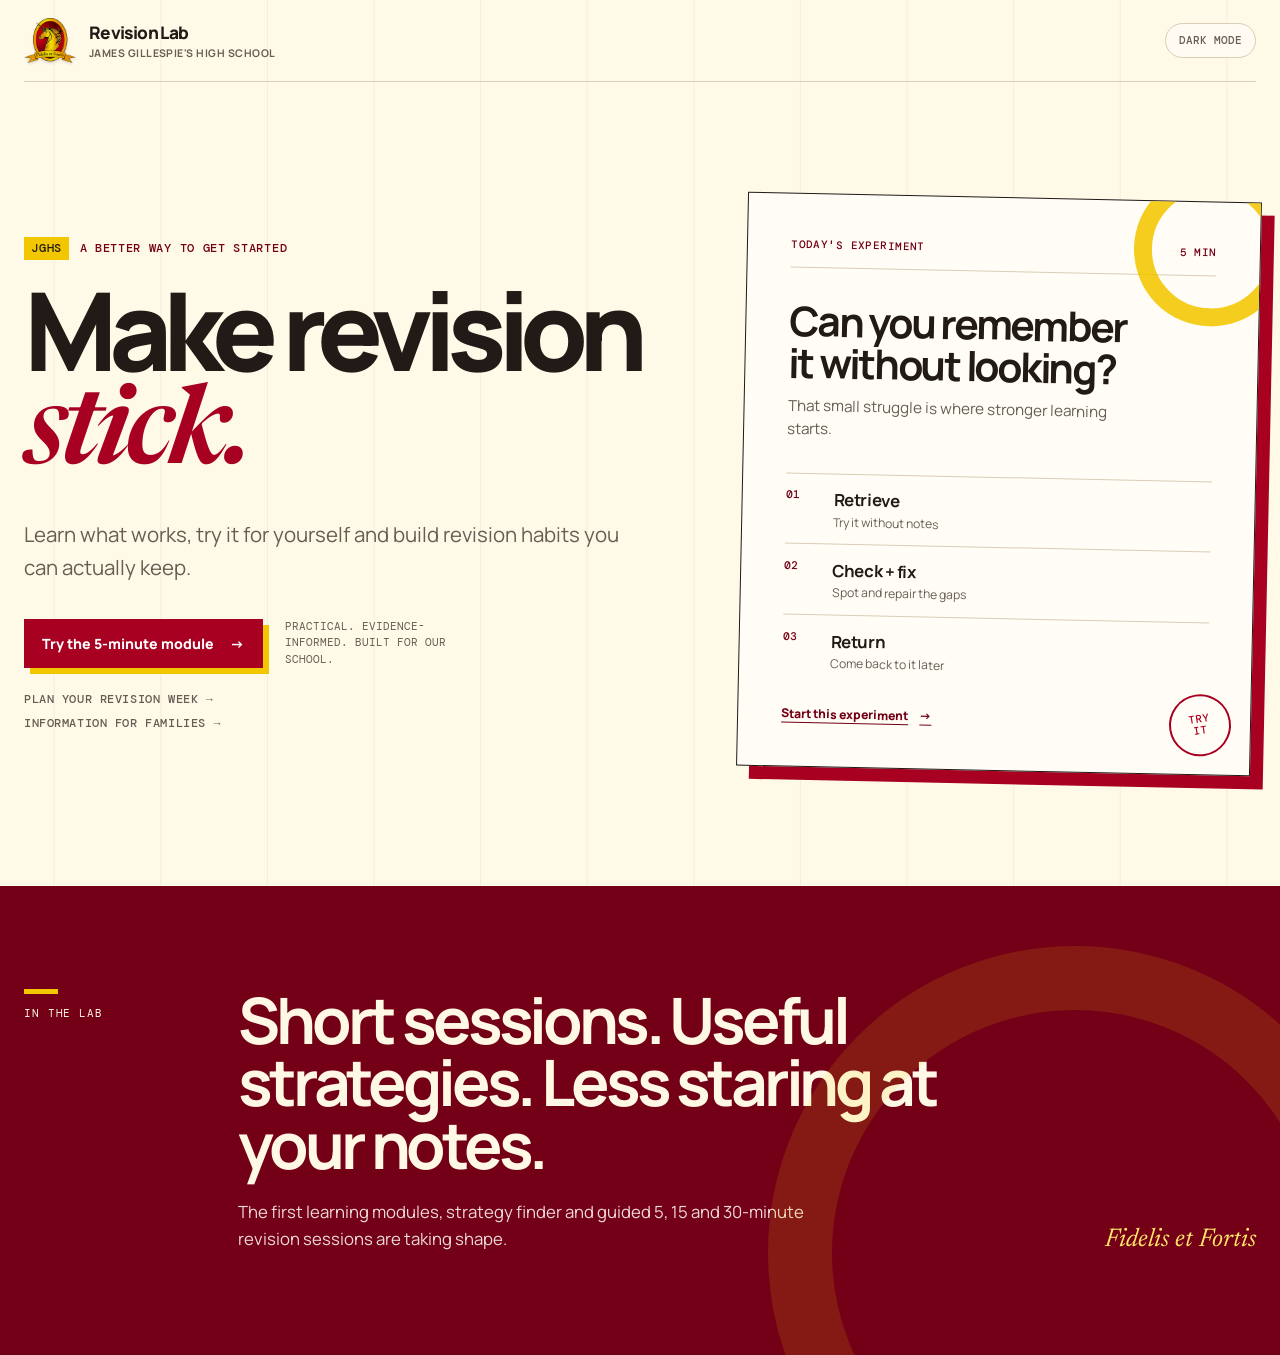
==== commit c7ab9b12: "Add weekly revision planner page Adds plan.html — a weekly timetable tool where pupils can schedule " ====
--- a/index.html
+++ b/index.html
@@ -30,7 +30,10 @@
           <a class="primary-link" href="module.html">Try the 5-minute module <span aria-hidden="true">→</span></a>
           <p>Practical. Evidence-informed. Built for our school.</p>
         </div>
-        <a class="families-link" href="families.html">Information for families <span aria-hidden="true">→</span></a>
+        <div class="hero-links">
+          <a class="families-link" href="plan.html">Plan your revision week <span aria-hidden="true">→</span></a>
+          <a class="families-link" href="families.html">Information for families <span aria-hidden="true">→</span></a>
+        </div>
       </div>
 
       <div class="lab-card">
--- a/assets/styles.css
+++ b/assets/styles.css
@@ -1065,6 +1065,528 @@
   .module-screen { animation: none; }
 }
 
+/* ——— Plan your week ——— */
+
+.planner-page {
+  width: min(1240px, calc(100% - 3rem));
+  margin: 0 auto;
+  padding: clamp(3.5rem, 7vw, 6rem) 0 7rem;
+}
+
+.planner-hero {
+  margin-bottom: clamp(3rem, 6vw, 5rem);
+  padding-bottom: clamp(2.5rem, 5vw, 4rem);
+  border-bottom: 1px solid var(--line);
+}
+
+.planner-hero h1 {
+  max-width: 780px;
+  margin: 0.5rem 0 0;
+  font-size: clamp(3.2rem, 8vw, 6.8rem);
+  line-height: 0.9;
+  letter-spacing: -0.075em;
+}
+
+.planner-hero h1 em {
+  color: var(--burgundy);
+  font-family: var(--serif);
+  font-weight: 600;
+  letter-spacing: -0.04em;
+}
+
+.planner-lead {
+  max-width: 600px;
+  margin: 1.5rem 0 0;
+  color: var(--muted);
+  font-size: clamp(1rem, 1.7vw, 1.2rem);
+  line-height: 1.65;
+}
+
+/* Week header */
+
+.planner-tool { margin-bottom: clamp(4rem, 8vw, 7rem); }
+
+.planner-name {
+  display: flex;
+  align-items: center;
+  gap: 1rem;
+  margin-bottom: 1.5rem;
+}
+
+.planner-name__label {
+  color: var(--muted);
+  font-family: var(--utility);
+  font-size: 0.65rem;
+  font-weight: 500;
+  letter-spacing: 0.06em;
+  text-transform: uppercase;
+  white-space: nowrap;
+}
+
+.planner-name__input {
+  max-width: 340px;
+  padding: 0.45rem 0.65rem;
+  border: 1px solid var(--line);
+  border-radius: 0;
+  background: var(--surface);
+  color: var(--ink);
+  font-family: var(--display);
+  font-size: 0.9rem;
+  font-weight: 700;
+}
+
+.planner-name__input::placeholder { color: color-mix(in srgb, var(--muted) 50%, transparent); }
+.planner-name__input:focus { border-color: var(--burgundy); outline: none; }
+
+.week-header {
+  display: flex;
+  align-items: center;
+  justify-content: space-between;
+  margin-bottom: 1.25rem;
+}
+
+.week-title {
+  margin: 0;
+  color: var(--muted);
+  font-family: var(--utility);
+  font-size: 0.72rem;
+  font-weight: 500;
+  letter-spacing: 0.07em;
+  text-transform: uppercase;
+}
+
+.week-header-actions {
+  display: flex;
+  align-items: center;
+  gap: 0.75rem;
+}
+
+.planner-clear {
+  padding: 0;
+  border: 0;
+  background: none;
+  color: var(--muted);
+  cursor: pointer;
+  font-family: var(--utility);
+  font-size: 0.65rem;
+  font-weight: 500;
+  letter-spacing: 0.04em;
+  text-transform: uppercase;
+}
+
+.planner-clear:hover { color: var(--burgundy); }
+
+.planner-print {
+  padding: 0.52rem 0.85rem;
+  border: 1px solid var(--ink);
+  background: var(--ink);
+  color: var(--paper);
+  cursor: pointer;
+  font-family: var(--utility);
+  font-size: 0.62rem;
+  font-weight: 500;
+  letter-spacing: 0.04em;
+  text-transform: uppercase;
+}
+
+.planner-print:hover { background: var(--burgundy); border-color: var(--burgundy); }
+
+/* Week grid */
+
+.week-grid-scroll { overflow-x: auto; }
+
+.week-grid {
+  display: grid;
+  grid-template-columns: repeat(7, minmax(150px, 1fr));
+  min-width: 800px;
+  border: 1px solid var(--ink);
+  background: var(--ink);
+  gap: 1px;
+  box-shadow: 10px 10px 0 var(--burgundy);
+}
+
+.day-col {
+  display: flex;
+  flex-direction: column;
+  background: var(--surface);
+  min-height: 280px;
+}
+
+.day-col--today { background: color-mix(in srgb, var(--gold) 9%, var(--surface)); }
+
+.day-col__header {
+  padding: 0.9rem 0.9rem 0.8rem;
+  border-bottom: 1px solid var(--line);
+}
+
+.day-col--today .day-col__header { border-bottom: 3px solid var(--gold); }
+
+.day-name {
+  display: block;
+  color: var(--muted);
+  font-family: var(--utility);
+  font-size: 0.6rem;
+  font-weight: 500;
+  letter-spacing: 0.08em;
+  text-transform: uppercase;
+}
+
+.day-col--today .day-name { color: var(--burgundy-deep); }
+
+.day-date {
+  display: block;
+  margin-top: 0.2rem;
+  font-size: 1.65rem;
+  font-weight: 800;
+  line-height: 1;
+  letter-spacing: -0.045em;
+}
+
+.day-today {
+  display: inline-block;
+  margin-top: 0.3rem;
+  padding: 0.15rem 0.35rem;
+  background: var(--gold);
+  color: #211a16;
+  font-family: var(--utility);
+  font-size: 0.55rem;
+  font-weight: 500;
+  letter-spacing: 0.07em;
+  text-transform: uppercase;
+}
+
+/* Session list */
+
+.day-sessions {
+  flex: 1;
+  display: flex;
+  flex-direction: column;
+  gap: 0.45rem;
+  margin: 0;
+  padding: 0.65rem;
+  list-style: none;
+}
+
+.session-card {
+  display: flex;
+  align-items: flex-start;
+  justify-content: space-between;
+  gap: 0.4rem;
+  padding: 0.6rem 0.65rem;
+  border-left: 3px solid var(--burgundy);
+  background: var(--paper);
+}
+
+.session-card__body { display: grid; gap: 0.15rem; min-width: 0; }
+
+.session-subject {
+  overflow: hidden;
+  font-size: 0.8rem;
+  font-weight: 800;
+  letter-spacing: -0.02em;
+  text-overflow: ellipsis;
+  white-space: nowrap;
+}
+
+.session-duration {
+  color: var(--muted);
+  font-family: var(--utility);
+  font-size: 0.58rem;
+  font-weight: 500;
+  letter-spacing: 0.04em;
+  text-transform: uppercase;
+}
+
+.session-remove {
+  flex-shrink: 0;
+  width: 20px;
+  height: 20px;
+  padding: 0;
+  border: 0;
+  background: none;
+  color: var(--muted);
+  cursor: pointer;
+  font-size: 1.05rem;
+  line-height: 1;
+  text-align: center;
+}
+
+.session-remove:hover { color: var(--burgundy); }
+
+/* Add session button */
+
+.add-session-btn {
+  width: 100%;
+  padding: 0.7rem 0.9rem;
+  border: 0;
+  border-top: 1px dashed var(--line);
+  background: none;
+  color: var(--muted);
+  cursor: pointer;
+  font-family: var(--utility);
+  font-size: 0.6rem;
+  font-weight: 500;
+  letter-spacing: 0.06em;
+  text-align: left;
+  text-transform: uppercase;
+}
+
+.add-session-btn:hover {
+  color: var(--burgundy-deep);
+  background: color-mix(in srgb, var(--gold) 8%, transparent);
+}
+
+/* Add session form */
+
+.add-session-form {
+  padding: 0.75rem 0.85rem 0.9rem;
+  border-top: 1px solid var(--line);
+}
+
+.add-session-label {
+  display: grid;
+  gap: 0.3rem;
+  margin-bottom: 0.65rem;
+}
+
+.add-session-label > span {
+  color: var(--muted);
+  font-family: var(--utility);
+  font-size: 0.57rem;
+  font-weight: 500;
+  letter-spacing: 0.07em;
+  text-transform: uppercase;
+}
+
+.subject-input {
+  width: 100%;
+  padding: 0.42rem 0.55rem;
+  border: 1px solid var(--line);
+  border-radius: 0;
+  background: var(--surface);
+  color: var(--ink);
+  font-family: var(--display);
+  font-size: 0.84rem;
+  font-weight: 700;
+}
+
+.subject-input::placeholder { color: color-mix(in srgb, var(--muted) 55%, transparent); }
+.subject-input:focus { border-color: var(--burgundy); outline: none; box-shadow: none; }
+
+.duration-picker {
+  display: flex;
+  gap: 0.3rem;
+  margin: 0 0 0.7rem;
+  padding: 0;
+  border: 0;
+}
+
+.duration-picker label { position: relative; cursor: pointer; }
+.duration-picker input { position: absolute; opacity: 0; width: 0; height: 0; }
+
+.duration-picker span {
+  display: grid;
+  place-items: center;
+  min-width: 42px;
+  padding: 0.3rem 0.35rem;
+  border: 1px solid var(--line);
+  background: var(--surface);
+  color: var(--muted);
+  font-family: var(--utility);
+  font-size: 0.58rem;
+  font-weight: 500;
+  letter-spacing: 0.02em;
+}
+
+.duration-picker input:checked + span {
+  border-color: var(--burgundy);
+  background: var(--burgundy);
+  color: #fff;
+}
+
+.duration-picker input:focus-visible + span {
+  outline: 2px solid var(--gold);
+  outline-offset: 2px;
+}
+
+.add-session-actions {
+  display: flex;
+  gap: 0.45rem;
+}
+
+.add-session-submit {
+  flex: 1;
+  padding: 0.42rem 0.6rem;
+  border: 1px solid var(--burgundy);
+  background: var(--burgundy);
+  color: #fff;
+  cursor: pointer;
+  font-family: var(--utility);
+  font-size: 0.6rem;
+  font-weight: 500;
+  letter-spacing: 0.04em;
+  text-transform: uppercase;
+}
+
+.add-session-cancel {
+  padding: 0.42rem 0.55rem;
+  border: 1px solid var(--line);
+  background: none;
+  color: var(--muted);
+  cursor: pointer;
+  font-family: var(--utility);
+  font-size: 0.6rem;
+  font-weight: 500;
+  letter-spacing: 0.04em;
+  text-transform: uppercase;
+}
+
+/* Principles */
+
+.planner-principles {
+  padding-top: clamp(3rem, 6vw, 5rem);
+  border-top: 1px solid var(--line);
+}
+
+.planner-principles__heading {
+  max-width: 640px;
+  margin: 0.5rem 0 2.5rem;
+  font-size: clamp(2rem, 4.5vw, 3.8rem);
+  line-height: 0.98;
+  letter-spacing: -0.06em;
+}
+
+.plan-tips {
+  margin: 0 0 2.5rem;
+  padding: 0;
+  list-style: none;
+}
+
+.plan-tips > li {
+  display: grid;
+  grid-template-columns: 2.5rem 1fr;
+  gap: 0 1.5rem;
+  align-items: start;
+  padding: 1.75rem 0;
+  border-top: 1px solid var(--line);
+}
+
+.plan-tips > li:last-child { border-bottom: 1px solid var(--line); }
+
+.plan-tips > li > span {
+  padding-top: 0.2rem;
+  color: var(--burgundy-deep);
+  font-family: var(--utility);
+  font-size: 0.65rem;
+  font-weight: 500;
+  letter-spacing: 0.04em;
+}
+
+.plan-tips strong {
+  display: block;
+  margin-bottom: 0.45rem;
+  font-size: 1.02rem;
+  letter-spacing: -0.025em;
+}
+
+.plan-tips p {
+  margin: 0;
+  color: var(--muted);
+  font-size: 0.88rem;
+  line-height: 1.62;
+}
+
+.plan-tip__icon {
+  display: block;
+  width: 26px;
+  height: 26px;
+  margin-bottom: 0.85rem;
+  color: var(--burgundy);
+}
+
+@media (max-width: 560px) {
+  .planner-page { width: min(100% - 2rem, 1240px); }
+  .plan-tips > li { grid-template-columns: 1.8rem 1fr; gap: 0 1rem; }
+  .planner-name { flex-direction: column; align-items: flex-start; gap: 0.4rem; }
+  .planner-name__input { max-width: 100%; width: 100%; }
+}
+
+@media print {
+  @page { size: A4 landscape; margin: 1.5cm; }
+
+  body { background: #fff !important; color: #000 !important; }
+
+  .site-header {
+    width: 100% !important;
+    padding: 0.6rem 0 0.8rem !important;
+    border-bottom: 1px solid #000 !important;
+  }
+
+  .school-brand img { filter: none !important; }
+  .header-actions { display: none !important; }
+
+  .planner-hero,
+  .planner-principles { display: none !important; }
+
+  .planner-page { width: 100% !important; padding: 0.75rem 0 0 !important; }
+
+  .planner-name { margin-bottom: 0.6rem; }
+
+  .planner-name__label {
+    color: #666;
+    font-size: 0.6rem;
+  }
+
+  .planner-name__input {
+    border: none;
+    border-bottom: 1px solid #aaa;
+    background: transparent !important;
+    padding: 0.1rem 0;
+    font-size: 1.05rem;
+    font-weight: 800;
+    max-width: none;
+    width: auto;
+    min-width: 180px;
+    color: #000 !important;
+  }
+
+  .week-header { margin-bottom: 0.6rem; }
+  .week-title { color: #666 !important; font-size: 0.65rem; }
+  .week-header-actions { display: none !important; }
+
+  .week-grid-scroll { overflow: visible !important; }
+
+  .week-grid {
+    min-width: 0 !important;
+    width: 100% !important;
+    grid-template-columns: repeat(7, 1fr) !important;
+    box-shadow: none !important;
+    background: #000 !important;
+  }
+
+  .day-col { background: #fff !important; min-height: 90px !important; }
+  .day-col--today { background: #fffde6 !important; }
+  .day-col__header { padding: 0.5rem 0.65rem 0.4rem !important; }
+  .day-col--today .day-col__header { border-bottom: 2px solid #f3c700 !important; }
+  .day-name { color: #777 !important; font-size: 0.55rem !important; }
+  .day-col--today .day-name { color: #a70020 !important; }
+  .day-date { font-size: 1.2rem !important; color: #000 !important; }
+  .day-today { background: #f3c700 !important; color: #211a16 !important; font-size: 0.52rem !important; }
+
+  .day-sessions { padding: 0.35rem 0.45rem !important; gap: 0.25rem !important; }
+  .session-card {
+    border-left: 2px solid #a70020 !important;
+    background: #fff !important;
+    padding: 0.3rem 0.4rem !important;
+  }
+  .session-subject { font-size: 0.7rem !important; color: #000 !important; }
+  .session-duration { font-size: 0.52rem !important; color: #666 !important; }
+  .session-remove { display: none !important; }
+
+  .add-session-btn,
+  .add-session-form { display: none !important; }
+}
+
 /* ——— For families ——— */
 
 .families {
@@ -1093,6 +1615,15 @@
   font-weight: 600;
   letter-spacing: -0.035em;
 }
+
+.hero-links {
+  display: flex;
+  flex-direction: column;
+  gap: 0.55rem;
+  margin-top: 1.5rem;
+}
+
+.hero-links .families-link { margin-top: 0; }
 
 .families-link {
   display: inline-block;
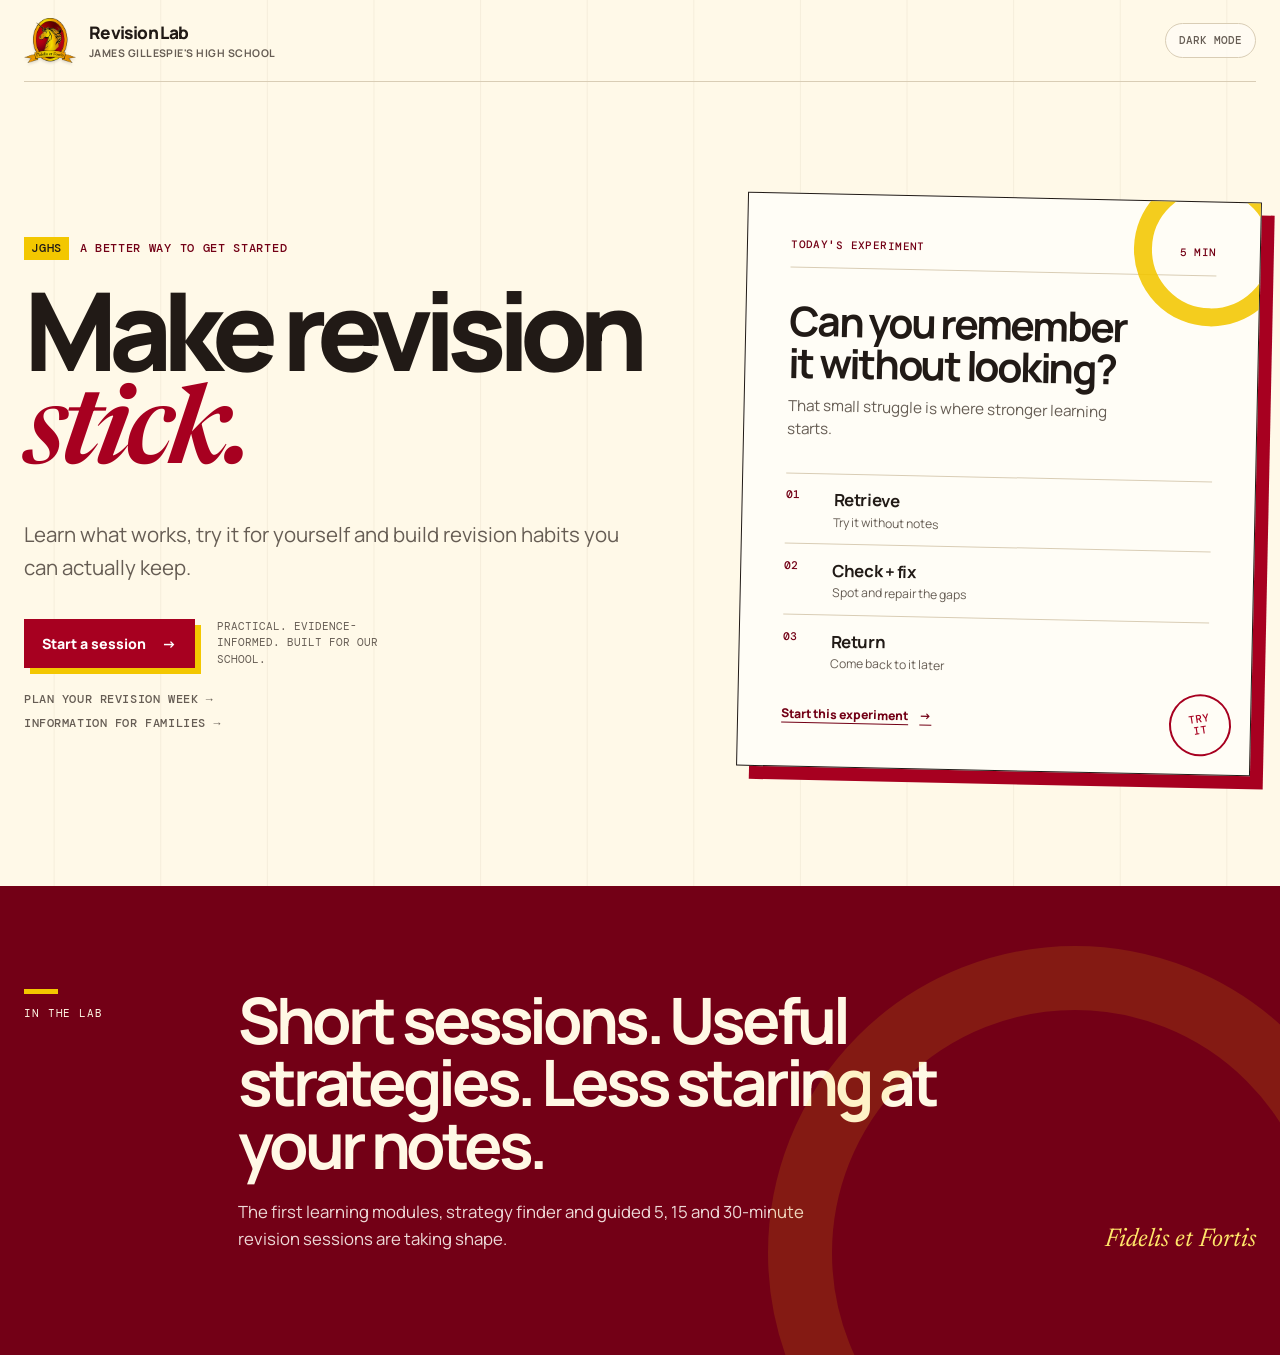
==== commit 82de525d: "Add Start a session page to complete first-release scope Two-step chooser lets pupils pick a session" ====
--- a/index.html
+++ b/index.html
@@ -27,7 +27,7 @@
         <h1 id="page-title">Make revision <em>stick.</em></h1>
         <p class="hero-intro">Learn what works, try it for yourself and build revision habits you can actually keep.</p>
         <div class="hero-actions">
-          <a class="primary-link" href="module.html">Try the 5-minute module <span aria-hidden="true">→</span></a>
+          <a class="primary-link" href="start.html">Start a session <span aria-hidden="true">→</span></a>
           <p>Practical. Evidence-informed. Built for our school.</p>
         </div>
         <div class="hero-links">
@@ -48,7 +48,7 @@
           <li><span>02</span><strong>Check + fix</strong><small>Spot and repair the gaps</small></li>
           <li><span>03</span><strong>Return</strong><small>Come back to it later</small></li>
         </ol>
-        <a class="lab-card__link" href="module.html">Start this experiment <span aria-hidden="true">→</span></a>
+        <a class="lab-card__link" href="start.html">Start this experiment <span aria-hidden="true">→</span></a>
         <div class="lab-card__stamp" aria-hidden="true">Try<br>it</div>
       </div>
     </section>
--- a/assets/styles.css
+++ b/assets/styles.css
@@ -1902,3 +1902,237 @@
   .support-list > li { grid-template-columns: 1.8rem 1fr; gap: 0 1rem; }
   .questions-block { box-shadow: 7px 7px 0 var(--gold); }
 }
+
+/* ——— Start a session ——— */
+
+.session-chooser {
+  width: min(960px, calc(100% - 3rem));
+  margin: 0 auto;
+  padding: clamp(4rem, 8vw, 7rem) 0 6rem;
+}
+
+.chooser-step { animation: screen-in 280ms ease both; }
+
+.chooser-intro { margin-bottom: clamp(2.5rem, 5vw, 4rem); }
+
+.session-chooser h1 {
+  margin: 0 0 0.5rem;
+  font-size: clamp(3.5rem, 7vw, 7rem);
+  font-weight: 800;
+  line-height: 0.88;
+  letter-spacing: -0.08em;
+}
+
+.session-chooser h2 {
+  margin: 0 0 0.5rem;
+  font-size: clamp(2.8rem, 5.5vw, 5.5rem);
+  font-weight: 800;
+  line-height: 0.9;
+  letter-spacing: -0.075em;
+}
+
+.session-chooser h1 em,
+.session-chooser h2 em {
+  color: var(--burgundy);
+  font-family: var(--serif);
+  font-weight: 600;
+  letter-spacing: -0.04em;
+}
+
+.chooser-lead {
+  max-width: 620px;
+  margin: 1.4rem 0 0;
+  color: var(--muted);
+  font-size: clamp(1rem, 1.5vw, 1.18rem);
+  line-height: 1.65;
+}
+
+.time-grid {
+  display: grid;
+  grid-template-columns: repeat(3, 1fr);
+  gap: 1.5rem;
+}
+
+.time-tile {
+  display: flex;
+  flex-direction: column;
+  padding: clamp(1.5rem, 3vw, 2rem);
+  border: 1px solid var(--ink);
+  background: var(--surface);
+  text-align: left;
+  cursor: pointer;
+  box-shadow: 8px 8px 0 var(--gold);
+  transition: transform 140ms ease, box-shadow 140ms ease;
+}
+
+.time-tile:is(button):hover {
+  transform: translate(4px, 4px);
+  box-shadow: 4px 4px 0 var(--gold);
+}
+
+.time-tile:is(button):focus-visible {
+  transform: translate(4px, 4px);
+  box-shadow: 4px 4px 0 var(--gold);
+  outline: 3px solid var(--gold);
+  outline-offset: 3px;
+}
+
+.time-tile--soon {
+  border-color: var(--line);
+  box-shadow: none;
+  cursor: default;
+  opacity: 0.5;
+}
+
+.time-tile__label {
+  margin: 0 0 0.85rem;
+  color: var(--burgundy-deep);
+  font-family: var(--utility);
+  font-size: 0.72rem;
+  font-weight: 500;
+  letter-spacing: 0.06em;
+  text-transform: uppercase;
+}
+
+.time-tile__name {
+  display: block;
+  margin-bottom: 0.65rem;
+  font-size: clamp(1.2rem, 2vw, 1.5rem);
+  font-weight: 800;
+  letter-spacing: -0.04em;
+  line-height: 1.1;
+}
+
+.time-tile__desc {
+  flex: 1;
+  margin: 0 0 1.5rem;
+  color: var(--muted);
+  font-size: 0.87rem;
+  line-height: 1.55;
+}
+
+.time-tile__badge {
+  display: inline-block;
+  align-self: flex-start;
+  padding: 0.28rem 0.55rem;
+  border: 1px solid var(--line);
+  color: var(--muted);
+  font-family: var(--utility);
+  font-size: 0.62rem;
+  font-weight: 500;
+  letter-spacing: 0.06em;
+  text-transform: uppercase;
+}
+
+.time-tile__badge--ready {
+  border-color: var(--burgundy);
+  color: var(--burgundy-deep);
+}
+
+.chooser-fields {
+  display: grid;
+  gap: 2.5rem;
+  max-width: 680px;
+}
+
+.chooser-field { display: grid; gap: 0.65rem; }
+
+.chooser-label {
+  display: block;
+  color: var(--ink);
+  font-family: var(--utility);
+  font-size: 0.72rem;
+  font-weight: 500;
+  letter-spacing: 0.06em;
+  text-transform: uppercase;
+}
+
+.chooser-optional {
+  color: var(--muted);
+  font-weight: 400;
+  letter-spacing: 0;
+  text-transform: none;
+}
+
+.chooser-input {
+  width: 100%;
+  padding: 0.8rem 1rem;
+  border: 1px solid var(--line);
+  background: var(--surface);
+  color: var(--ink);
+  font: inherit;
+  font-size: 1rem;
+  transition: border-color 120ms ease;
+}
+
+.chooser-input:focus {
+  border-color: var(--ink);
+  outline: none;
+}
+
+.chooser-input::placeholder { color: var(--muted); }
+
+.chooser-fieldset {
+  padding: 0;
+  margin: 0;
+  border: none;
+}
+
+.chooser-fieldset legend { margin-bottom: 1rem; }
+
+.task-grid {
+  display: grid;
+  grid-template-columns: repeat(2, 1fr);
+  gap: 0.55rem;
+}
+
+.task-option {
+  display: flex;
+  align-items: center;
+  gap: 0.65rem;
+  padding: 0.8rem 1rem;
+  border: 1px solid var(--line);
+  background: var(--surface);
+  cursor: pointer;
+  font-size: 0.87rem;
+  transition: border-color 120ms ease;
+}
+
+.task-option:hover { border-color: var(--ink); }
+
+.task-option:has(input:checked) {
+  border-color: var(--burgundy);
+  background: color-mix(in srgb, var(--burgundy) 7%, var(--surface));
+}
+
+.chooser-nav {
+  display: flex;
+  align-items: center;
+  gap: 2rem;
+  margin-top: clamp(2.5rem, 5vw, 3.5rem);
+}
+
+.chooser-back {
+  padding: 0;
+  border: none;
+  background: none;
+  color: var(--muted);
+  cursor: pointer;
+  font-family: var(--utility);
+  font-size: 0.72rem;
+  font-weight: 500;
+  letter-spacing: 0.04em;
+  text-transform: uppercase;
+}
+
+.chooser-back:hover { color: var(--ink); }
+
+@media (max-width: 700px) {
+  .time-grid { grid-template-columns: 1fr; }
+  .time-tile--soon { display: none; }
+}
+
+@media (max-width: 600px) {
+  .task-grid { grid-template-columns: 1fr; }
+  .chooser-nav { flex-wrap: wrap; gap: 1rem; }
+}
